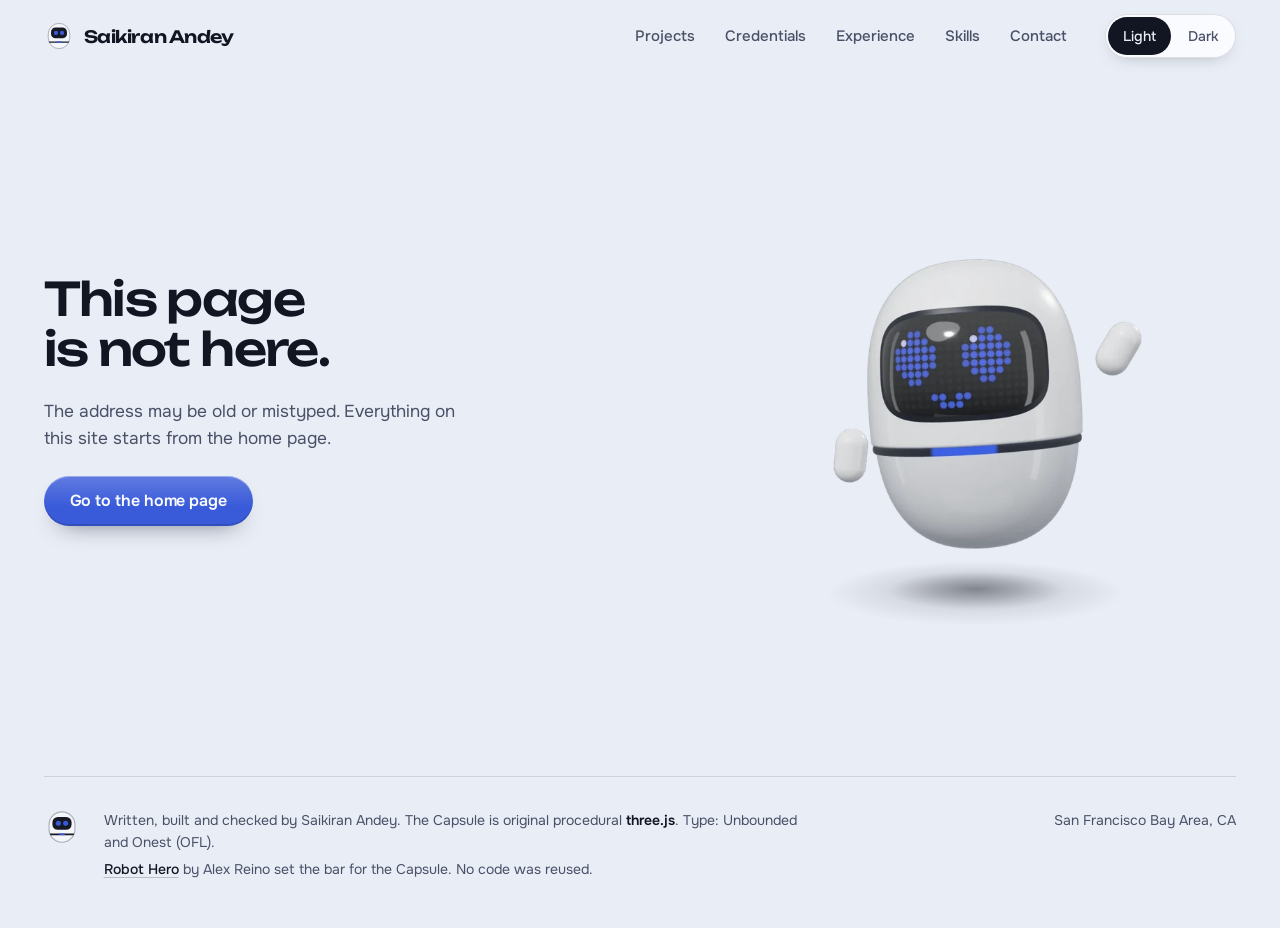
==== 404/index.html @ f36b1443 "Deploy portfolio 3ce8d32 (2026-10-02)" ====
<!DOCTYPE html><html lang="en" class="unbounded_cd369f44-module__5a_szG__variable onest_e03890ac-module__gvdy2q__variable doto_bbd94be1-module__pPRh4W__variable"><head><meta charSet="utf-8"/><meta name="viewport" content="width=device-width, initial-scale=1, viewport-fit=cover"/><link rel="stylesheet" href="/_next/static/chunks/30f2sexhwolg7.css" data-precedence="next"/><link rel="stylesheet" href="/_next/static/chunks/24o5rzvwj0q_m.css" data-precedence="next"/><link rel="preload" as="script" fetchPriority="low" href="/_next/static/chunks/310vm2bl3xxpt.js"/><script src="/_next/static/chunks/19mx3mg6lkumu.js" async=""></script><script src="/_next/static/chunks/1rj7ns8rte9vc.js" async=""></script><script src="/_next/static/chunks/3bb0qu0wuhwr1.js" async=""></script><script src="/_next/static/chunks/turbopack-2e-a58cdyjr05.js" async=""></script><script src="/_next/static/chunks/3fntmmi971322.js" async=""></script><script src="/_next/static/chunks/30dl73obvip67.js" async=""></script><meta name="robots" content="noindex"/><meta name="theme-color" content="#E8EDF6" media="(prefers-color-scheme: light)"/><meta name="theme-color" content="#0D1017" media="(prefers-color-scheme: dark)"/><meta name="color-scheme" content="light dark"/><title>Page not found | Saikiran Andey</title><meta name="description" content="I sit with client teams, build the AI agents and data tools they ask for, and check that the numbers hold."/><meta name="robots" content="noindex"/><meta property="og:title" content="Saikiran Andey"/><meta property="og:description" content="I sit with client teams, build the AI agents and data tools they ask for, and check that the numbers hold."/><meta property="og:url" content="https://saikiranandey.com/"/><meta property="og:type" content="website"/><meta name="twitter:card" content="summary"/><meta name="twitter:title" content="Saikiran Andey"/><meta name="twitter:description" content="I sit with client teams, build the AI agents and data tools they ask for, and check that the numbers hold."/><link rel="icon" href="/icon.svg?icon.30g9v0_mwdxfw.svg" sizes="any" type="image/svg+xml"/><meta name="next-size-adjust" content=""/><script>(function(){var d=document.documentElement;d.setAttribute('data-js','');try{var t=localStorage.getItem('theme');if(t==='light'||t==='dark'){d.setAttribute('data-theme',t)}}catch(e){}})();</script><script src="/_next/static/chunks/0cz1d0mv5g_q7.js" noModule=""></script></head><body><div hidden=""><!--$--><!--/$--></div><a class="skip" href="#main">Skip to content</a><header class="topbar"><div class="topbar__inner wrap"><a class="topbar__name" aria-label="Saikiran Andey, home page" href="/"><svg class="capsule-mark" width="30" height="30" viewBox="0 0 32 32" aria-hidden="true" focusable="false"><rect class="capsule-mark__shell" x="4.5" y="2.5" width="23" height="27" rx="11.5"></rect><rect class="capsule-mark__glass" x="7.5" y="7" width="17" height="11.5" rx="4.75"></rect><circle class="capsule-mark__eye" cx="12.75" cy="12.75" r="2.25"></circle><circle class="capsule-mark__eye" cx="19.25" cy="12.75" r="2.25"></circle><path class="capsule-mark__seam" d="M5.2 21.75H26.8L26.3 23.25H5.7Z"></path><rect class="capsule-mark__eye" x="13.5" y="21.75" width="5" height="1.5"></rect></svg><span>Saikiran Andey</span></a><nav class="topbar__nav" aria-label="Sections"><ul class="topbar__links" role="list"><li><a class="topbar__link" href="/#projects">Projects</a></li><li><a class="topbar__link" href="/#credentials">Credentials</a></li><li><a class="topbar__link" href="/#experience">Experience</a></li><li><a class="topbar__link" href="/#skills">Skills</a></li><li><a class="topbar__link" href="/#contact">Contact</a></li></ul></nav><div class="theme-switch needs-js topbar__theme" role="group" aria-label="Colour theme"><button type="button" class="theme-switch__btn" aria-pressed="false">Light</button><button type="button" class="theme-switch__btn" aria-pressed="false">Dark</button></div><details class="menu"><summary class="menu__button">Menu<span class="menu__icon" aria-hidden="true"><span></span><span></span></span></summary><div class="menu__panel shell"><div class="menu__core core"><nav aria-label="Sections"><ul class="menu__list" role="list"><li><a class="menu__link" href="/#projects">Projects</a></li><li><a class="menu__link" href="/#credentials">Credentials</a></li><li><a class="menu__link" href="/#experience">Experience</a></li><li><a class="menu__link" href="/#skills">Skills</a></li><li><a class="menu__link" href="/#contact">Contact</a></li></ul></nav><div class="theme-switch needs-js menu__theme" role="group" aria-label="Colour theme"><button type="button" class="theme-switch__btn" aria-pressed="false">Light</button><button type="button" class="theme-switch__btn" aria-pressed="false">Dark</button></div></div></div></details></div></header><main id="main" tabindex="-1"><div class="lost wrap"><div class="lost__text"><h1 class="lost__title">This page is not here.</h1><p class="lost__body">The address may be old or mistyped. Everything on this site starts from the home page.</p><div class="lost__actions"><a class="btn btn-primary" href="/">Go to the home page</a></div></div><figure class="lost__figure"><img class="lost__poster lost__poster--light" src="/bot/capsule-light-600.webp" srcSet="/bot/capsule-light-600.webp 600w, /bot/capsule-light-1200.webp 1200w" sizes="(max-width: 767px) 260px, 420px" width="600" height="640" alt="" loading="lazy" decoding="async"/><img class="lost__poster lost__poster--dark" src="/bot/capsule-dark-600.webp" srcSet="/bot/capsule-dark-600.webp 600w, /bot/capsule-dark-1200.webp 1200w" sizes="(max-width: 767px) 260px, 420px" width="600" height="640" alt="" loading="lazy" decoding="async"/></figure></div></main><footer class="footer" aria-label="Credits"><div class="wrap"><div class="footer__inner"><svg class="capsule-mark footer__mark" width="36" height="36" viewBox="0 0 32 32" aria-hidden="true" focusable="false"><rect class="capsule-mark__shell" x="4.5" y="2.5" width="23" height="27" rx="11.5"></rect><rect class="capsule-mark__glass" x="7.5" y="7" width="17" height="11.5" rx="4.75"></rect><circle class="capsule-mark__eye" cx="12.75" cy="12.75" r="2.25"></circle><circle class="capsule-mark__eye" cx="19.25" cy="12.75" r="2.25"></circle><path class="capsule-mark__seam" d="M5.2 21.75H26.8L26.3 23.25H5.7Z"></path><rect class="capsule-mark__eye" x="13.5" y="21.75" width="5" height="1.5"></rect></svg><div class="footer__text"><p class="footer__credits"><span>Written, built and checked by Saikiran Andey.</span><span> <!-- -->The Capsule is original procedural <code class="claim-module__yLOVoG__code" data-nc="identifier">three.js</code>. Type: Unbounded and Onest (OFL).</span></p><p class="footer__inspiration"><span><a href="https://21st.dev/@alexperezcedeno/components/robot-hero" rel="noopener">Robot Hero</a> <!-- -->by <!-- -->Alex Reino<!-- --> set the bar for <!-- -->the Capsule<!-- -->.</span> <!-- -->No code was reused.</p></div><p class="footer__place">San Francisco Bay Area, CA</p></div></div></footer><!--$--><!--/$--><script src="/_next/static/chunks/310vm2bl3xxpt.js" id="_R_" async=""></script><script>(self.__next_f=self.__next_f||[]).push([0])</script><script>self.__next_f.push([1,"1:\"$Sreact.fragment\"\n2:I[39756,[\"/_next/static/chunks/3fntmmi971322.js\"],\"default\"]\n3:I[37457,[\"/_next/static/chunks/3fntmmi971322.js\"],\"default\"]\n4:I[22016,[\"/_next/static/chunks/3fntmmi971322.js\",\"/_next/static/chunks/30dl73obvip67.js\"],\"\"]\n5:I[17875,[\"/_next/static/chunks/3fntmmi971322.js\",\"/_next/static/chunks/30dl73obvip67.js\"],\"default\"]\n6:I[55809,[\"/_next/static/chunks/3fntmmi971322.js\",\"/_next/static/chunks/30dl73obvip67.js\"],\"default\"]\n7:I[28907,[\"/_next/static/chunks/3fntmmi971322.js\",\"/_next/static/chunks/30dl73obvip67.js\"],\"default\"]\nf:I[68027,[\"/_next/static/chunks/3fntmmi971322.js\"],\"default\",1]\n:HL[\"/_next/static/chunks/30f2sexhwolg7.css\",\"style\"]\n:HL[\"/_next/static/chunks/24o5rzvwj0q_m.css\",\"style\"]\nd:X\n0:{\"P\":null,\"c\":[\"\",\"_not-found\",\"\"],\"q\":\"\",\"i\":false,\"f\":[[[\"\",{\"children\":[\"/_not-found\",{\"children\":[\"__PAGE__\",{},\"$undefined\",\"$undefined\",4608]},\"$undefined\",\"$undefined\",4608]},\"$undefined\",\"$undefined\",4624],[[\"$\",\"$1\",\"c\",{\"children\":[[[\"$\",\"link\",\"0\",{\"rel\":\"stylesheet\",\"href\":\"/_next/static/chunks/30f2sexhwolg7.css\",\"precedence\":\"next\",\"crossOrigin\":\"$undefined\",\"nonce\":\"$undefined\"}],[\"$\",\"script\",\"script-0\",{\"src\":\"/_next/static/chunks/3fntmmi971322.js\",\"async\":true,\"nonce\":\"$undefined\"}]],[\"$\",\"html\",null,{\"lang\":\"en\",\"className\":\"unbounded_cd369f44-module__5a_szG__variable onest_e03890ac-module__gvdy2q__variable doto_bbd94be1-module__pPRh4W__variable\",\"suppressHydrationWarning\":true,\"children\":[[\"$\",\"head\",null,{\"children\":[\"$\",\"script\",null,{\"dangerouslySetInnerHTML\":{\"__html\":\"(function(){var d=document.documentElement;d.setAttribute('data-js','');try{var t=localStorage.getItem('theme');if(t==='light'||t==='dark'){d.setAttribute('data-theme',t)}}catch(e){}})();\"}}]}],[\"$\",\"body\",null,{\"children\":[\"$\",\"$L2\",null,{\"parallelRouterKey\":\"children\",\"error\":\"$undefined\",\"errorStyles\":\"$undefined\",\"errorScripts\":\"$undefined\",\"template\":[\"$\",\"$L3\",null,{}],\"templateStyles\":\"$undefined\",\"templateScripts\":\"$undefined\",\"notFound\":[[[\"$\",\"a\",null,{\"className\":\"skip\",\"href\":\"#main\",\"children\":\"Skip to content\"}],[\"$\",\"header\",null,{\"className\":\"topbar\",\"children\":[\"$\",\"div\",null,{\"className\":\"topbar__inner wrap\",\"children\":[[\"$\",\"$L4\",null,{\"href\":\"/\",\"prefetch\":false,\"className\":\"topbar__name\",\"aria-label\":\"Saikiran Andey, home page\",\"children\":[[\"$\",\"svg\",null,{\"className\":\"capsule-mark\",\"width\":30,\"height\":30,\"viewBox\":\"0 0 32 32\",\"aria-hidden\":\"true\",\"focusable\":\"false\",\"children\":[[\"$\",\"rect\",null,{\"className\":\"capsule-mark__shell\",\"x\":\"4.5\",\"y\":\"2.5\",\"width\":\"23\",\"height\":\"27\",\"rx\":\"11.5\"}],[\"$\",\"rect\",null,{\"className\":\"capsule-mark__glass\",\"x\":\"7.5\",\"y\":\"7\",\"width\":\"17\",\"height\":\"11.5\",\"rx\":\"4.75\"}],[\"$\",\"circle\",null,{\"className\":\"capsule-mark__eye\",\"cx\":\"12.75\",\"cy\":\"12.75\",\"r\":\"2.25\"}],[\"$\",\"circle\",null,{\"className\":\"capsule-mark__eye\",\"cx\":\"19.25\",\"cy\":\"12.75\",\"r\":\"2.25\"}],[\"$\",\"path\",null,{\"className\":\"capsule-mark__seam\",\"d\":\"M5.2 21.75H26.8L26.3 23.25H5.7Z\"}],[\"$\",\"rect\",null,{\"className\":\"capsule-mark__eye\",\"x\":\"13.5\",\"y\":\"21.75\",\"width\":\"5\",\"height\":\"1.5\"}]]}],[\"$\",\"span\",null,{\"children\":\"Saikiran Andey\"}]]}],[\"$\",\"nav\",null,{\"className\":\"topbar__nav\",\"aria-label\":\"Sections\",\"children\":[\"$\",\"ul\",null,{\"className\":\"topbar__links\",\"role\":\"list\",\"children\":[[\"$\",\"li\",\"projects\",{\"children\":[\"$\",\"$L4\",null,{\"href\":\"/#projects\",\"prefetch\":false,\"className\":\"topbar__link\",\"children\":\"Projects\"}]}],[\"$\",\"li\",\"credentials\",{\"children\":[\"$\",\"$L4\",null,{\"href\":\"/#credentials\",\"prefetch\":false,\"className\":\"topbar__link\",\"children\":\"Credentials\"}]}],[\"$\",\"li\",\"experience\",{\"children\":[\"$\",\"$L4\",null,{\"href\":\"/#experience\",\"prefetch\":false,\"className\":\"topbar__link\",\"children\":\"Experience\"}]}],[\"$\",\"li\",\"skills\",{\"children\":[\"$\",\"$L4\",null,{\"href\":\"/#skills\",\"prefetch\":false,\"className\":\"topbar__link\",\"children\":\"Skills\"}]}],[\"$\",\"li\",\"contact\",{\"children\":[\"$\",\"$L4\",null,{\"href\":\"/#contact\",\"prefetch\":false,\"className\":\"topbar__link\",\"children\":\"Contact\"}]}]]}]}],[\"$\",\"$L5\",null,{\"className\":\"topbar__theme\"}],[\"$\",\"$L6\",null,{\"onHome\":false}]]}]}],[\"$\",\"main\",null,{\"id\":\"main\",\"tabIndex\":-1,\"children\":[\"$\",\"div\",null,{\"className\":\"lost wrap\",\"children\":[[\"$\",\"div\",null,{\"className\":\"lost__text\",\"children\":[[\"$\",\"h1\",null,{\"className\":\"lost__title\",\"children\":\"This page is not here.\"}],[\"$\",\"p\",null,{\"className\":\"lost__body\",\"children\":\"The address may be old or mistyped. Everything on this site starts from the home page.\"}],[\"$\",\"div\",null,{\"className\":\"lost__actions\",\"children\":[[\"$\",\"$L4\",null,{\"href\":\"/\",\"prefetch\":false,\"className\":\"btn btn-primary\",\"children\":\"Go to the home page\"}],[\"$\",\"$L7\",null,{\"places\":[{\"path\":\"/projects\",\"href\":\"/#projects\",\"label\":\"Projects\"},{\"path\":\"/credentials\",\"href\":\"/#credentials\",\"label\":\"Credentials\"},{\"path\":\"/experience\",\"href\":\"/#experience\",\"label\":\"Experience\"},{\"path\":\"/skills\",\"href\":\"/#skills\",\"label\":\"Skills\"},{\"path\":\"/contact\",\"href\":\"/#contact\",\"label\":\"Contact\"},{\"path\":\"/certifications\",\"href\":\"/#credentials\",\"label\":\"Credentials\"},{\"path\":\"/work/tableau-workbook-auditor\",\"href\":\"/work/tableau-workbook-auditor/\",\"label\":\"Tableau Workbook Auditor\"},{\"path\":\"/work/heor-studio\",\"href\":\"/work/heor-studio/\",\"label\":\"HEOR Studio\"},{\"path\":\"/work/eigen-rho\",\"href\":\"/work/eigen-rho/\",\"label\":\"Eigen-Rho\"},{\"path\":\"/work/clipshuttle\",\"href\":\"/work/clipshuttle/\",\"label\":\"ClipShuttle\"},{\"path\":\"/Saikiran_Andey_Resume\",\"href\":\"/Saikiran_Andey_Resume.pdf\",\"label\":\"Résumé\"},{\"path\":\"/resume\",\"href\":\"/Saikiran_Andey_Resume.pdf\",\"label\":\"Résumé\"}]}]]}]]}],[\"$\",\"figure\",null,{\"className\":\"lost__figure\",\"children\":[[\"$\",\"img\",null,{\"className\":\"lost__poster lost__poster--light\",\"src\":\"/bot/capsule-light-600.webp\",\"srcSet\":\"/bot/capsule-light-600.webp 600w, /bot/capsule-light-1200.webp 1200w\",\"sizes\":\"(max-width: 767px) 260px, 420px\",\"width\":600,\"height\":640,\"alt\":\"\",\"loading\":\"lazy\",\"decoding\":\"async\"}],\"$L8\"]}]]}]}],\"$L9\"],[\"$La\"]],\"forbidden\":\"$undefined\",\"unauthorized\":\"$undefined\"}]}]]}]]}],{\"children\":[\"$Lb\",{\"children\":[\"$Lc\",{},null,false,null]},null,false,\"$d\"]},null,false,null],\"$Le\",false]],\"m\":\"$undefined\",\"G\":[\"$f\",[\"$L10\"]],\"S\":true,\"h\":null,\"r\":\"$undefined\",\"s\":\"$undefined\",\"a\":\"$undefined\",\"l\":\"$undefined\",\"p\":\"$undefined\",\"d\":\"$undefined\",\"b\":\"L1n53EC1jAyp5GuL1vDpI\"}\n19:I[97367,[\"/_next/static/chunks/3fntmmi971322.js\"],\"ViewportBoundary\"]\n1b:I[97367,[\"/_next/static/chunks/3fntmmi971322.js\"],\"MetadataBoundary\"]\n1c:\"$Sreact.suspense\"\n8:[\"$\",\"img\",null,{\"className\":\"lost__poster lost__poster--dark\",\"src\":\"/bot/capsule-dark-600.webp\",\"srcSet\":\"/bot/capsule-dark-600.webp 600w, /bot/capsule-dark-1200.webp 1200w\",\"sizes\":\"(max-width: 767px) 260px, 420px\",\"width\":600,\"height\":640,\"alt\":\"\",\"loading\":\"lazy\",\"decoding\":\"async\"}]\n9:[\"$\",\"footer\",null,{\"className\":\"footer\",\"aria-label\":\"Credits\",\"children\":[\"$\",\"div\",null,{\"className\":\"wrap\",\"children\":[\"$\",\"div\",null,{\"className\":\"footer__inner\",\"children\":[[\"$\",\"svg\",null,{\"className\":\"capsule-mark footer__mark\",\"width\":36,\"height\":36,\"viewBox\":\"0 0 32 32\",\"aria-hidden\":\"true\",\"focusable\":\"false\",\"children\":[[\"$\",\"rect\",null,{\"className\":\"capsule-mark__shell\",\"x\":\"4.5\",\"y\":\"2.5\",\"width\":\"23\",\"height\":\"27\",\"rx\":\"11.5\"}],[\"$\",\"rect\",null,{\"className\":\"capsule-mark__glass\",\"x\":\"7.5\",\"y\":\"7\",\"width\":\"17\",\"height\":\"11.5\",\"rx\":\"4.75\"}],[\"$\",\"circle\",null,{\"className\":\"capsule-mark__eye\",\"cx\":\"12.75\",\"cy\":\"12.75\",\"r\":\"2.25\"}],[\"$\",\"circle\",null,{\"className\":\"capsule-mark__eye\",\"cx\":\"19.25\",\"cy\":\"12.75\",\"r\":\"2.25\"}],[\"$\",\"path\",null,{\"className\":\"capsule-mark__seam\",\"d\":\"M5.2 21.75H26.8L26.3 23.25H5.7Z\"}],[\"$\",\"rect\",null,{\"className\":\"capsule-mark__eye\",\"x\":\"13.5\",\"y\":\"21.75\",\"width\":\"5\",\"height\":\"1.5\"}]]}],[\"$\",\"div\",null,{\"className\":\"footer__text\",\"children\":[[\"$\",\"p\",null,{\"className\":\"footer__credits\",\"children\":[[\"$\",\"span\",\"0\",{\"children\":[null,[[\"$\",\"$1\",\"0\",{\"children\":\"Written, built and checked by Saikiran Andey.\"}]]]}],[\"$\",\"span\",\"1\",{\"children\":[\" \",[[\"$\",\"$1\",\"0\",{\"children\":\"The Capsule is original procedural \"}],[\"$\",\"code\",\"1\",{\"className\":\"claim-module__yLOVoG__code\",\"data-nc\":\"identifier\",\"children\":\"three.js\"}],[\"$\",\"$1\",\"2\",{\"children\":\". Type: Unbounded and Onest (OFL).\"}]]]}]]}],[\"$\",\"p\",null,{\"className\":\"footer__inspiration\",\"children\":[[[\"$\",\"span\",\"https://21st.dev/@alexperezcedeno/components/robot-hero\",{\"children\":[null,[\"$\",\"a\",null,{\"href\":\"https://21st.dev/@alexperezcedeno/components/robot-hero\",\"rel\":\"noopener\",\"children\":\"Robot Hero\"}],\" \",\"by \",\"Alex Reino\",\" set the bar for \",\"the Capsule\",\".\"]}]],\" \",\"No code was reused.\"]}]]}],[\"$\",\"p\",null,{\"className\":\"footer__place\",\"children\":\"San Francisco Bay Area, CA\"}]]}]}]}]\na:[\"$\",\"link\",\"0\",{\"rel\":\"stylesheet\",\"href\":\"/_next/static/chunks/24o5rzvwj0q_m.css\",\"precedence\":\"next\",\"crossOrigin\":\"$undefined\",\"nonce\":\"$undefined\"}]\nb:[\"$\",\"$1\",\"c\",{\"children\":[null,[\"$\",\"$L2\",null,{\"parallelRouterKey\":\"children\",\"error\":\"$undefined\",\"errorStyles\":\"$undefined\",\"errorScripts\":\"$undefined\",\"template\":[\"$\",\"$L3\",null,{}],\"templateStyles\":\"$undefined\",\"templateScripts\":\"$undefined\",\"notFound\":\"$undefined\",\"forbidden\":\"$undefined\",\"unauthorized\":\"$undefined\"}]]}]\nc:[\"$\",\"$1\",\"c\",{\"children\":[[[\"$\",\"a\",null,{\"className\":\"skip\",\"href\":\"#main\",\"children\":\"Skip to content\"}],[\"$\",\"header\",null,{\"className\":\"topbar\",\"children\":[\"$\",\"div\",null,{\"className\":\"topbar__inner wrap\",\"children\":[[\"$\",\"$L4\",null,{\"href\":\"/\",\"prefetch\":false,\"className\":\"topbar__name\",\"aria-label\":\"Saikiran Andey, home page\",\"children\":[[\"$\",\"svg\",null,{\"className\":\"capsule-mark\",\"width\":30,\"height\":30,\"viewBox\":\"0 0 32 32\",\"aria-hidden\":\"true\",\"focusable\":\"false\",\"children\":[[\"$\",\"rect\",null,{\"className\":\"capsule-mark__shell\",\"x\":\"4.5\",\"y\":\"2.5\",\"width\":\"23\",\"height\":\"27\",\"rx\":\"11.5\"}],[\"$\",\"rect\",null,{\"className\":\"capsule-mark__glass\",\"x\":\"7.5\",\"y\":\"7\",\"width\":\"17\",\"height\":\"11.5\",\"rx\":\"4.75\"}],[\"$\",\"circle\",null,{\"className\":\"capsule-mark__eye\",\"cx\":\"12.75\",\"cy\":\"12.75\",\"r\":\"2.25\"}],[\"$\",\"circle\",null,{\"className\":\"capsule-mark__eye\",\"cx\":\"19.25\",\"cy\":\"12.75\",\"r\":\"2.25\"}],[\"$\",\"path\",null,{\"className\":\"capsule-mark__seam\",\"d\":\"M5.2 21.75H26.8L26.3 23.25H5.7Z\"}],[\"$\",\"rect\",null,{\"className\":\"capsule-mark__eye\",\"x\":\"13.5\",\"y\":\"21.75\",\"width\":\"5\",\"height\":\"1.5\"}]]}],[\"$\",\"span\",null,{\"children\":\"Saikiran Andey\"}]]}],[\"$\",\"nav\",null,{\"className\":\"topbar__nav\",\"aria-label\":\"Sections\",\"children\":[\"$\",\"ul\",null,{\"className\":\"topbar__links\",\"role\":\"list\",\"children\":[[\"$\",\"li\",\"projects\",{\"children\":[\"$\",\"$L4\",null,{\"href\":\"/#projects\",\"prefetch\":false,\"className\":\"topbar__link\",\"children\":\"Projects\"}]}],[\"$\",\"li\",\"credentials\",{\"children\":[\"$\",\"$L4\",null,{\"href\":\"/#credentials\",\"prefetch\":false,\"className\":\"topbar__link\",\"children\":\"Credentials\"}]}],[\"$\",\"li\",\"experience\",{\"children\":[\"$\",\"$L4\",null,{\"href\":\"/#experience\",\"prefetch\":false,\"className\":\"topbar__link\",\"children\":\"Experience\"}]}],[\"$\",\"li\",\"skills\",{\"children\":[\"$\",\"$L4\",null,{\"href\":\"/#skills\",\"prefetch\":false,\"className\":\"topbar__link\",\"children\":\"Skills\"}]}],[\"$\",\"li\",\"contact\",{\"children\":[\"$\",\"$L4\",null,{\"href\":\"/#contact\",\"prefetch\":false,\"className\":\"topbar__link\",\"children\":\"Contact\"}]}]]}]}],[\"$\",\"$L5\",null,{\"className\":\"topbar__theme\"}],[\"$\",\"$L6\",null,{\"onHome\":false}]]}]}],[\"$\",\"main\",null,{\"id\":\"main\",\"tabIndex\":-1,\"children\":[\"$\",\"div\",null,{\"className\":\"lost wrap\",\"children\":[[\"$\",\"div\",null,{\"className\":\"lost__text\",\"children\":[[\"$\",\"h1\",null,{\"className\":\"lost__title\",\"children\":\"This page is not here.\"}],[\"$\",\"p\",null,{\"className\":\"lost__body\",\"children\":\"The address may be old or mistyped. Everything on this site starts from the home page.\"}],[\"$\",\"div\",null,{\"className\":\"lost__actions\",\"children\":[[\"$\",\"$L4\",null,{\"href\":\"/\",\"prefetch\":false,\"className\":\"btn btn-primary\",\"children\":\"Go to the home page\"}],[\"$\",\"$L7\",null,{\"places\":[{\"path\":\"/projects\",\"href\":\"/#projects\",\"label\":\"Projects\"},{\"path\":\"/credentials\",\"href\":\"/#credentials\",\"label\":\"Credentials\"},{\"path\":\"/experience\",\"href\":\"/#experience\",\"label\":\"Experience\"},{\"path\":\"/skills\",\"href\":\"/#skills\",\"label\":\"Skills\"},{\"path\":\"/contact\",\"href\":\"/#contact\",\"label\":\"Contact\"},{\"path\":\"/certifications\",\"href\":\"/#credentials\",\"label\":\"Credentials\"},{\"path\":\"/work/tableau-workbook-auditor\",\"href\":\"/work/tableau-workbook-auditor/\",\"label\":\"Tableau Workbook Auditor\"},{\"path\":\"/work/heor-studio\",\"href\":\"/work/heor-studio/\",\"label\":\"HEOR Studio\"},{\"path\":\"/work/eigen-rho\",\"href\":\"/work/eigen-rho/\",\"label\":\"Eigen-Rho\"},{\"path\":\"/work/clipshuttle\",\"href\":\"/work/clipshuttle/\",\"label\":\"ClipShuttle\"},{\"path\":\"/Saikiran_Andey_Resume\",\"href\":\"/Saikiran_Andey_Resume.pdf\",\"label\":\"Résumé\"},{\"path\":\"/resume\",\"href\":\"/Saikiran_Andey_Resume.pdf\",\"label\":\"Résumé\"}]}]]}]]}],[\"$\",\"figure\",null,{\"className\":\"lost__figure\",\"children\":[[\"$\",\"img\",null,{\"className\":\"lost__poster lost__poster--light\",\"src\":\"/bot/capsule-light-600.webp\",\"srcSet\":\"/bot/capsule-light-600.webp 600w, /bot/capsule-light-1200.webp 1200w\",\"sizes\":\"(max-width: 767px) 260px, 420px\",\"width\":600,\"height\":640,\"alt\":\"\",\"loading\":\"lazy\",\"decoding\":\"async\"}],[\"$\",\"img\",null,{\"className\":\"lost__poster lost__poster--dark\",\"src\":\"/bot/capsule-dark-600.webp\",\"srcSet\":\"/bot/capsule-dark-600.webp 600w, /bot/capsule-dark-1200.webp 1200w\",\"sizes\":\"(max-width: 767px) 260px, 420px\",\"width\":600,\"height\":640,\"alt\":\"\",\"loading\":\"lazy\",\"decoding\":\"async\"}]]}]]}]}],[\"$\",\"footer\",null,{\"className\":\"footer\",\"aria-label\":\"Credits\",\"children\":[\"$\",\"div\",null,{\"className\":\"wrap\",\"children\":[\"$\",\"div\",null,{\"className\":\"footer__inner\",\"children\":[[\"$\",\"svg\",null,{\"className\":\"capsule-mark footer__mark\",\"width\":36,\"height\":36,\"viewBox\":\"0 0 32 32\",\"aria-hidden\":\"true\",\"focusable\":\"false\",\"children\":[[\"$\",\"rect\",null,{\"className\":\"capsule-mark__shell\",\"x\":\"4.5\",\"y\":\"2.5\",\"width\":\"23\",\"height\":\"27\",\"rx\":\"11.5\"}],[\"$\",\"rect\",null,{\"className\":\"capsule-mark__glass\",\"x\":\"7.5\",\"y\":\"7\",\"width\":\"17\",\"height\":\"11.5\",\"rx\":\"4.75\"}],[\"$\",\"circle\",null,{\"className\":\"capsule-mark__eye\",\"cx\":\"12.75\",\"cy\":\"12.75\",\"r\":\"2.25\"}],\"$L11\",\"$L12\",\"$L13\"]}],\"$L14\",\"$L15\"]}]}]}]],[\"$L16\",\"$L17\"],\"$L18\"]}]\ne:[\"$\",\"$1\",\"h\",{\"children\":[[\"$\",\"meta\",null,{\"name\":\"robots\",\"content\":\"noindex\"}],[\"$\",\"$L19\",null,{\"children\":\"$L1a\"}],[\"$\",\"div\",null,{\"hidden\":true,\"children\":[\"$\",\"$L1b\",null,{\"children\":[\"$\",\"$1c\",null,{\"name\":\"Next.Metadata\",\"children\":\"$L1d\"}]}]}],[\"$\",\"meta\",null,{\"name\":\"next-size-adjust\",\"content\":\"\"}]]}]\n10:[\"$\",\"link\",\"0\",{\"rel\":\"stylesheet\",\"href\":\"/_next/static/chunks/30f2sexhwolg7.css\",\"precedence\":\"next\",\"crossOrigin\":\"$undefined\",\"nonce\":\"$undefined\"}]\n1e:I[97367,[\"/_next/static/chunks/3fntmmi971322.js\"],\"OutletBoundary\"]\nd:C\n11:[\"$\",\"circle\",null,{\"className\":\"capsule-mark__eye\",\"cx\":\"19.25\",\"cy\":\"12.75\",\"r\":\"2.25\"}]\n12:[\"$\",\"path\",null,{\"className\":\"capsule-mark__seam\",\"d\":\"M5.2 21.75H26.8L26.3 23.25H5.7Z\"}]\n13:[\"$\",\"rect\",null,{\"className\":\"capsule-mark__eye\",\"x\":\"13.5\",\"y\":\"21.75\",\"width\":\"5\",\"height\":\"1.5\"}]\n14:[\"$\",\"div\",null,{\"className\":\"footer__text\",\"children\":[[\"$\",\"p\",null,{\"className\":\"footer__credits\",\"children\":[[\"$\",\"span\",\"0\",{\"children\":[null,[[\"$\",\"$1\",\"0\",{\"children\":\"Written, built and checked by Saikiran Andey.\"}]]]}],[\"$\",\"span\",\"1\",{\"children\":[\" \",[[\"$\",\"$1\",\"0\",{\"children\":\"The Capsule is original procedural \"}],[\"$\",\"code\",\"1\",{\"className\":\"claim-module__yLOVoG__code\",\"data-nc\":\"identifier\",\"children\":\"three.js\"}],[\"$\",\"$1\",\"2\",{\"children\":\". Type: Unbounded and Onest (OFL).\"}]]]}]]}],[\"$\",\"p\",null,{\"className\":\"footer__inspiration\",\"children\":[[[\"$\",\"span\",\"https://21st.dev/@alexperezcedeno/components/robot-hero\",{\"children\":[null,[\"$\",\"a\",null,{\"href\":\"https://21st.dev/@alexperezcedeno/components/robot-hero\",\"rel\":\"noopener\",\"children\":\"Robot Hero\"}],\" \",\"by \",\"Alex Reino\",\" set the bar for \",\"the Capsule\",\".\"]}]],\" \",\"No code was reused.\"]}]]}]\n15:[\"$\",\"p\",null,{\"className\":\"footer__place\",\"children\":\"San Francisco Bay Area, CA\"}]\n16:[\"$\",\"link\",\"0\",{\"rel\":\"stylesheet\",\"href\":\"/_next/static/chunks/24o5rzvwj0q_m.css\",\"precedence\":\"next\",\"crossOrigin\":\"$undefined\",\"nonce\":\"$undefined\"}]\n17:[\"$\",\"script\",\"script-0\",{\"src\":\"/_next/static/chunks/30dl73obvip67.js\",\"async\":true,\"nonce\":\"$undefined\"}]\n18:[\"$\",\"$L1e\",null,{\"children\":[\"$\",\"$1c\",null,{\"name\":\"Next.MetadataOutlet\",\"children\":\"$@1f\"}]}]\n1a:[[\"$\",\"meta\",\"0\",{\"charSet\":\"utf-8\"}],[\"$\",\"meta\",\"1\",{\"name\":\"viewport\",\"content\":\"width=device-width, initial-scale=1, viewport-fit=cover\"}],[\"$\",\"meta\",\"2\",{\"name\":\"theme-color\",\"content\":\"#E8EDF6\",\"media\":\"(prefers-color-scheme: light)\"}],[\"$\",\"meta\",\"3\",{\"name\":\"theme-color\",\"content\":\"#0D1017\",\"media\":\"(prefers-color-scheme: dark)\"}],[\"$\",\"meta\",\"4\",{\"name\":\"color-scheme\",\"content\":\"light dark\"}]]\n20:I[27201,[\"/_next/static/chunks/3fntmmi971322.js\"],\"IconMark\"]\n1d:[[\"$\",\"title\",\"0\",{\"children\":\"Page not found | Saikiran Andey\"}],[\"$\",\"meta\",\"1\",{\"name\":\"description\",\"content\":\"I sit with client teams, build the AI agents and data tools they ask for, and check that the numbers hold.\"}],[\"$\",\"meta\",\"2\",{\"name\":\"robots\",\"content\":\"noindex\"}],[\"$\",\"meta\",\"3\",{\"property\":\"og:title\",\"content\":\"Saikiran Andey\"}],[\"$\",\"meta\",\"4\",{\"property\":\"og:description\",\"content\":\"I sit with client teams, build the AI agents and data tools they ask for, and check that the numbers hold.\"}],[\"$\",\"meta\",\"5\",{\"property\":\"og:url\",\"content\":\"https://saikiranandey.com/\"}],[\"$\",\"meta\",\"6\",{\"property\":\"og:type\",\"content\":\"website\"}],[\"$\",\"meta\",\"7\",{\"name\":\"twitter:card\",\"content\":\"summary\"}],[\"$\",\"meta\",\"8\",{\"name\":\"twitter:title\",\"content\":\"Saikiran Andey\"}],[\"$\",\"meta\",\"9\",{\"name\":\"twitter:description\",\"content\":\"I sit with client teams, build the AI agents and data tools they ask for, and check that the numbers hold.\"}],[\"$\",\"link\",\"10\",{\"rel\":\"icon\",\"href\":\"/icon.svg?icon.30g9v0_mwdxfw.svg\",\"sizes\":\"any\",\"type\":\"image/svg+xml\"}],[\"$\",\"$L20\",\"11\",{}]]\n1f:null\n"])</script></body></html>
---- _next/static/chunks/30f2sexhwolg7.css ----
@font-face{font-family:unbounded;src:url(../media/unbounded_latin_wght_normal-s.p.1tz5lbfnvawi1.woff2)format("woff2");font-display:swap;font-weight:200 900;font-style:normal}@font-face{font-family:unbounded Fallback;src:local(Arial);ascent-override:73.13%;descent-override:18.01%;line-gap-override:0.0%;size-adjust:136.07%}.unbounded_cd369f44-module__5a_szG__className{font-family:unbounded,unbounded Fallback;font-style:normal}.unbounded_cd369f44-module__5a_szG__variable{--font-unbounded:"unbounded", "unbounded Fallback"}
@font-face{font-family:onest;src:url(../media/onest_latin_wght_normal-s.p.0zctgtcp9xj58.woff2)format("woff2");font-display:swap;font-weight:100 900;font-style:normal}@font-face{font-family:onest Fallback;src:local(Arial);ascent-override:91.42%;descent-override:28.75%;line-gap-override:0.0%;size-adjust:106.1%}.onest_e03890ac-module__gvdy2q__className{font-family:onest,onest Fallback;font-style:normal}.onest_e03890ac-module__gvdy2q__variable{--font-onest:"onest", "onest Fallback"}
@font-face{font-family:doto;src:url(../media/doto_latin_wght_normal-s.2bodkayfxgybn.woff2)format("woff2");font-display:swap;font-weight:100 900;font-style:normal}@font-face{font-family:doto Fallback;src:local(Arial);ascent-override:72.25%;descent-override:19.01%;line-gap-override:0.0%;size-adjust:131.49%}.doto_bbd94be1-module__pPRh4W__className{font-family:doto,doto Fallback;font-style:normal}.doto_bbd94be1-module__pPRh4W__variable{--font-doto:"doto", "doto Fallback"}
:root{--bg:#e8edf6;--surface:#f9fbfe;--ink:#121522;--ink-2:#4a5167;--line:#1215221f;--line-strong:#12152238;--accent:#3a5bd9;--on-accent:#f9fbfe;--accent-ink:#3a5bd9;--bot-accent:#3a5bd9;--tint:#1215220a;--tint-strong:#12152212;--scrim:#0d101752;--shadow-ink:18, 21, 34;--gloss:#ffffff8c;--gloss-accent:#fff3;--gloss-clear:#fff0;--gloss-edge:#ffffff5c;--shade-edge:#00000024;--glass:#e8edf6c7;--mark-shell:#f4f6fa;--mark-edge:#1215224d;--mark-glass:#161a24;--lightningcss-light:initial;--lightningcss-dark: ;color-scheme:light;--font-display:var(--font-unbounded), ui-sans-serif, system-ui, -apple-system, "Segoe UI", sans-serif;--font-text:var(--font-onest), ui-sans-serif, system-ui, -apple-system, "Segoe UI", sans-serif;--font-dot:var(--font-doto), ui-monospace, monospace;--r-pill:999px;--r-card:24px;--bezel:6px;--r-core:18px;--page-max:1360px;--gutter:clamp(16px, 3.4vw, 48px);--measure:65ch;--topbar-h:72px;--section-gap:96px;--space-1:4px;--space-2:8px;--space-3:12px;--space-4:16px;--space-5:24px;--space-6:32px;--space-7:48px;--space-8:64px;--tap:44px;--ease-out:cubic-bezier(.16, 1, .3, 1);--ease-spring:cubic-bezier(.32, .72, 0, 1);--dur-fast:.2s;--dur-base:.35s;--dur-slow:.5s;--z-raised:1;--z-menu:20;--z-skip:30}@media (max-width:767px){:root{--section-gap:56px;--topbar-h:64px}}@media (prefers-color-scheme:dark){:root:not([data-theme=light]){--bg:#0d1017;--surface:#171b26;--ink:#eef1f8;--ink-2:#b0b7c7;--line:#eef1f821;--line-strong:#eef1f83d;--accent:#4a68de;--on-accent:#f9fbfe;--accent-ink:#84a3ea;--bot-accent:#4a68de;--tint:#eef1f80a;--tint-strong:#eef1f814;--scrim:#00000080;--shadow-ink:0, 0, 0;--gloss:#ffffff24;--gloss-accent:#ffffff29;--gloss-clear:#fff0;--gloss-edge:#ffffff3d;--shade-edge:#0003;--glass:#0d1017c7;--mark-shell:#d9dee7;--mark-edge:#eef1f800;--mark-glass:#0b0d13;--lightningcss-light: ;--lightningcss-dark:initial;color-scheme:dark}}:root[data-theme=dark]{--bg:#0d1017;--surface:#171b26;--ink:#eef1f8;--ink-2:#b0b7c7;--line:#eef1f821;--line-strong:#eef1f83d;--accent:#4a68de;--on-accent:#f9fbfe;--accent-ink:#84a3ea;--bot-accent:#4a68de;--tint:#eef1f80a;--tint-strong:#eef1f814;--scrim:#00000080;--shadow-ink:0, 0, 0;--gloss:#ffffff24;--gloss-accent:#ffffff29;--gloss-clear:#fff0;--gloss-edge:#ffffff3d;--shade-edge:#0003;--glass:#0d1017c7;--mark-shell:#d9dee7;--mark-edge:#eef1f800;--mark-glass:#0b0d13;--lightningcss-light: ;--lightningcss-dark:initial;color-scheme:dark}*,:before,:after{box-sizing:border-box}html{-moz-text-size-adjust:100%;text-size-adjust:100%;scroll-padding-top:var(--space-4)}body,h1,h2,h3,h4,p,figure,blockquote,dl,dd,ul,ol{margin:0}ul[role=list],ol[role=list]{padding:0;list-style:none}img,svg,video,canvas,picture{max-width:100%;display:block}img{height:auto}button,input,select,textarea{font:inherit;color:inherit}button{cursor:pointer}body{background:var(--bg);min-height:100dvh;color:var(--ink);font-family:var(--font-text);font-optical-sizing:auto;-webkit-font-smoothing:antialiased;-moz-osx-font-smoothing:grayscale;text-rendering:optimizelegibility;font-size:16px;line-height:1.55;overflow-x:clip}h1,h2,h3,h4{font-family:var(--font-display);letter-spacing:-.02em;text-wrap:balance;font-weight:500}p{text-wrap:pretty}a{color:inherit;-webkit-text-decoration-color:var(--line-strong);-webkit-text-decoration-color:var(--line-strong);-webkit-text-decoration-color:var(--line-strong);text-decoration-color:var(--line-strong);text-underline-offset:3px;text-decoration-thickness:1px}a:hover{text-decoration-color:currentColor}::selection{background:var(--accent);color:var(--on-accent)}.wrap{width:100%;max-width:var(--page-max);padding-inline:var(--gutter);margin-inline:auto}.section{padding-block-start:var(--section-gap)}.section-title{letter-spacing:-.03em;font-size:clamp(28px,2.9vw,40px);line-height:1.1}.btn{justify-content:center;align-items:center;gap:var(--space-2);border-radius:var(--r-pill);min-height:50px;font-family:var(--font-text);letter-spacing:-.005em;white-space:nowrap;-webkit-tap-highlight-color:transparent;transition:transform var(--dur-base) var(--ease-spring), box-shadow var(--dur-base) var(--ease-spring);border:0;padding:0 26px;font-size:16px;font-weight:600;line-height:1.2;text-decoration:none;display:inline-flex}.btn-primary{background-color:var(--accent);background-image:linear-gradient(180deg, var(--gloss-accent), var(--gloss-clear) 60%);color:var(--on-accent);box-shadow:inset 0 1px 0 var(--gloss-edge), inset 0 -2px 0 var(--shade-edge), 0 12px 24px -16px rgba(var(--shadow-ink), .7)}.btn-secondary{background-color:var(--surface);background-image:linear-gradient(180deg, var(--gloss), var(--gloss-clear) 60%);color:var(--ink);box-shadow:inset 0 0 0 1px var(--line), 0 12px 24px -18px rgba(var(--shadow-ink), .55)}.btn:hover{transform:translateY(-2px)}.btn:active{transform:translateY(1px)scale(.98)}.shell{padding:var(--bezel);border-radius:var(--r-card);background:var(--tint);box-shadow:inset 0 0 0 1px var(--line), 0 30px 60px -40px rgba(var(--shadow-ink), .45)}.core{border-radius:var(--r-core);background:var(--surface);box-shadow:inset 0 1px 0 var(--gloss)}:focus-visible{outline:2px solid var(--accent-ink);outline-offset:3px}#main:focus{outline:none}.sr-only{clip:rect(0, 0, 0, 0);white-space:nowrap;border:0;width:1px;height:1px;margin:-1px;padding:0;position:absolute;overflow:hidden}.skip{left:var(--space-4);top:calc(var(--space-8) * -2);z-index:var(--z-skip);min-height:var(--tap);padding:0 var(--space-4);border-radius:var(--r-pill);background:var(--surface);color:var(--ink);box-shadow:inset 0 0 0 1px var(--line), 0 10px 24px -14px rgba(var(--shadow-ink), .6);align-items:center;font-weight:600;text-decoration:none;display:inline-flex;position:absolute}.skip:focus{top:var(--space-3)}html:not([data-js]) .needs-js{display:none}@media (prefers-reduced-motion:no-preference){html{scroll-behavior:smooth}}@media (prefers-reduced-motion:reduce){*,:before,:after{scroll-behavior:auto!important;transition-duration:.001ms!important;transition-delay:0s!important;animation-duration:.001ms!important;animation-iteration-count:1!important;animation-delay:0s!important}.btn:hover,.btn:active{transform:none}}
---- _next/static/chunks/24o5rzvwj0q_m.css ----
.capsule-mark{flex:none;overflow:visible}.capsule-mark__shell{fill:var(--mark-shell);stroke:var(--mark-edge);stroke-width:1px}.capsule-mark__glass,.capsule-mark__seam{fill:var(--mark-glass)}.capsule-mark__eye{fill:var(--bot-accent)}.topbar{z-index:var(--z-menu);position:relative}.topbar__inner{align-items:center;gap:var(--space-5);min-height:var(--topbar-h);display:flex}.topbar__name{min-height:var(--tap);border-radius:var(--r-pill);font-family:var(--font-display);letter-spacing:-.025em;white-space:nowrap;align-items:center;gap:10px;margin-inline:-6px auto;padding-inline:6px 12px;font-size:17px;font-weight:600;line-height:1;text-decoration:none;display:inline-flex}.topbar__nav,.theme-switch.topbar__theme{display:none}.topbar__links{align-items:center;gap:2px;display:flex}.topbar__link{min-height:var(--tap);border-radius:var(--r-pill);color:var(--ink-2);white-space:nowrap;transition:color var(--dur-fast) var(--ease-out), background-color var(--dur-fast) var(--ease-out);align-items:center;padding:0 14px;font-size:15px;font-weight:500;line-height:1;text-decoration:none;display:inline-flex}.topbar__link:hover{color:var(--ink);background-color:var(--tint-strong)}@media (min-width:1024px){.topbar__nav{display:block}html[data-js] .theme-switch.topbar__theme{display:inline-flex}.menu{display:none}}.theme-switch{border-radius:var(--r-pill);background:var(--surface);box-shadow:inset 0 0 0 1px var(--line), 0 6px 18px -12px rgba(var(--shadow-ink), .5);gap:2px;padding:3px;display:inline-flex}.theme-switch__btn{border-radius:var(--r-pill);min-height:38px;color:var(--ink-2);-webkit-tap-highlight-color:transparent;transition:background-color var(--dur-fast) var(--ease-out), color var(--dur-fast) var(--ease-out);background:0 0;border:0;padding:0 15px;font-size:14px;font-weight:500;line-height:1;position:relative}.theme-switch__btn:before{content:"";position:absolute;inset:-3px 0}@media (any-pointer:coarse){.theme-switch__btn{min-height:var(--tap);padding-inline:17px}}.theme-switch__btn:hover{color:var(--ink)}.theme-switch__btn[aria-pressed=true]{background:var(--ink);color:var(--bg)}.menu{position:relative}.menu__button{min-height:var(--tap);border-radius:var(--r-pill);cursor:pointer;background-color:var(--surface);background-image:linear-gradient(180deg, var(--gloss), var(--gloss-clear) 60%);box-shadow:inset 0 0 0 1px var(--line), 0 10px 20px -16px rgba(var(--shadow-ink), .6);-webkit-tap-highlight-color:transparent;-webkit-user-select:none;user-select:none;align-items:center;gap:12px;padding:0 16px 0 20px;font-size:15px;font-weight:600;line-height:1;list-style:none;display:inline-flex}.menu__button::-webkit-details-marker{content:"";display:none}.menu__button::marker{content:"";display:none}.menu__icon{width:14px;height:10px;position:relative}.menu__icon span{border-radius:var(--r-pill);height:1.75px;transition:transform var(--dur-base) var(--ease-spring);background:currentColor;position:absolute;left:0;right:0}.menu__icon span:first-child{top:1.5px}.menu__icon span:last-child{bottom:1.5px}.menu[open] .menu__icon span:first-child{transform:translateY(2.75px)rotate(45deg)}.menu[open] .menu__icon span:last-child{transform:translateY(-2.75px)rotate(-45deg)}.menu__panel{width:min(320px, calc(100vw - 2 * var(--gutter)));background:var(--glass);-webkit-backdrop-filter:blur(16px);backdrop-filter:blur(16px);box-shadow:inset 0 0 0 1px var(--line), 0 30px 60px -30px rgba(var(--shadow-ink), .55);position:absolute;top:calc(100% + 10px);right:0}.menu[open] .menu__panel{animation:menu-in var(--dur-base) var(--ease-out) both;transform-origin:100% 0}@keyframes menu-in{0%{opacity:0;transform:translateY(-6px)scale(.98)}to{opacity:1;transform:none}}.menu__core{gap:var(--space-2);padding:var(--space-2);display:grid}.menu__list{gap:2px;display:grid}.menu__link{min-height:48px;padding:0 var(--space-4);border-radius:var(--r-pill);transition:background-color var(--dur-fast) var(--ease-out);align-items:center;font-size:17px;font-weight:500;text-decoration:none;display:flex}.menu__link:hover{background-color:var(--tint-strong)}.menu__theme{margin:var(--space-1) var(--space-2) var(--space-2);justify-self:start}.footer{margin-top:var(--section-gap)}.footer__inner{align-items:start;gap:var(--space-4) var(--space-5);padding-block:var(--space-6) var(--space-7);border-top:1px solid var(--line);color:var(--ink-2);grid-template-columns:auto minmax(0,1fr) auto;font-size:14px;line-height:1.6;display:grid}.footer__text{gap:var(--space-1);max-width:78ch;display:grid}.footer__credits code{font-family:var(--font-text);color:var(--ink);font-size:1em;font-weight:600}.footer__inspiration a{color:var(--ink);font-weight:500}.footer__place{white-space:nowrap}@media (max-width:767px){.footer__inner{grid-template-columns:auto minmax(0,1fr)}.footer__place{white-space:normal;grid-column:2}}.lost{align-items:center;gap:var(--space-7);min-height:calc(100dvh - var(--topbar-h) - 220px);padding-block:var(--space-7) 0;grid-template-columns:minmax(0,1.1fr) minmax(0,.9fr);display:grid}.lost__text{justify-items:start;gap:var(--space-5);max-width:34rem;display:grid}.lost__actions{gap:var(--space-3);flex-wrap:wrap;display:flex}.lost__title{letter-spacing:-.035em;font-size:clamp(32px,3.6vw,52px);line-height:1.08}.lost__body{color:var(--ink-2);max-width:40ch;font-size:clamp(17px,1.35vw,19px);line-height:1.55}.lost__figure{justify-self:center;width:min(100%,420px)}.lost__poster{aspect-ratio:1200/1280;width:100%}.lost__poster--dark{display:none}@media (prefers-color-scheme:dark){:root:not([data-theme=light]) .lost__poster--light{display:none}:root:not([data-theme=light]) .lost__poster--dark{display:block}}:root[data-theme=dark] .lost__poster--light{display:none}:root[data-theme=dark] .lost__poster--dark{display:block}@media (max-width:767px){.lost{gap:var(--space-5);min-height:0;padding-block:var(--space-4) 0;grid-template-columns:minmax(0,1fr)}.lost__figure{order:-1;width:min(64%,260px)}}
.claim-module__yLOVoG__claim{font:inherit}.claim-module__yLOVoG__glyph{font-family:var(--font-text);color:var(--glyph-muted,var(--ink-2));white-space:nowrap;align-items:baseline;gap:.3em;font-size:.78em;font-weight:500;line-height:1;display:inline-flex}.claim-module__yLOVoG__glyphIcon{width:.95em;height:.95em;color:var(--glyph-muted,var(--ink-2));flex:none;align-self:center}.claim-module__yLOVoG__glyph[data-tier=live] .claim-module__yLOVoG__glyphIcon,.claim-module__yLOVoG__glyph[data-tier=build] .claim-module__yLOVoG__glyphIcon{color:var(--glyph-verified,var(--accent-ink))}.claim-module__yLOVoG__explain{border-radius:var(--r-pill);color:inherit;cursor:pointer;vertical-align:baseline;background:0 0;border:0;align-items:baseline;margin-inline-start:.35em;padding:.1em .4em;display:inline-flex;position:relative}.claim-module__yLOVoG__explain:after{content:"";width:max(100%,44px);height:max(100%,44px);position:absolute;inset:50% auto auto 50%;transform:translate(-50%,-50%)}@media (any-pointer:coarse){.claim-module__yLOVoG__explain{vertical-align:middle;justify-content:center;align-items:center;min-width:44px;min-height:44px;margin-block:-14px;padding-inline:6px}}.claim-module__yLOVoG__explain:focus-visible{outline:2px solid var(--accent-ink);outline-offset:2px}.claim-module__yLOVoG__explain:hover .claim-module__yLOVoG__glyph{color:var(--ink)}.claim-module__yLOVoG__popover{border:var(--bezel) solid var(--tint-strong);border-radius:var(--r-card);background:var(--surface) padding-box;max-width:min(36ch,100vw - 32px);color:var(--ink);box-shadow:0 30px 60px -30px rgba(var(--shadow-ink), .55);font-family:var(--font-text);margin:auto;padding:14px 16px;font-size:15px;line-height:1.5}.claim-module__yLOVoG__popover::backdrop{background:0 0}.claim-module__yLOVoG__popRow{display:block}.claim-module__yLOVoG__popRow+.claim-module__yLOVoG__popRow{margin-top:6px}.claim-module__yLOVoG__popLabel{color:var(--ink-2);font-size:13px;font-weight:600;display:block}.claim-module__yLOVoG__popover a{color:var(--ink)}@media (any-pointer:coarse){.claim-module__yLOVoG__popover a{min-height:var(--tap);align-items:center;display:inline-flex}}.claim-module__yLOVoG__popover .claim-module__yLOVoG__glyph{white-space:normal;align-items:flex-start;line-height:1.35}.claim-module__yLOVoG__popover .claim-module__yLOVoG__glyphIcon{align-self:flex-start;margin-top:.15em}.claim-module__yLOVoG__code{font-family:var(--font-text);font-weight:600}.claim-module__yLOVoG__ledger{gap:24px;display:grid}.claim-module__yLOVoG__ledgerGroup :is(h3,h4){font-family:var(--font-display);margin:0 0 8px;font-size:1.125rem;font-weight:500}.claim-module__yLOVoG__ledgerList{gap:8px;margin:0;padding:0;list-style:none;display:grid}.claim-module__yLOVoG__ledgerItem{gap:2px;font-size:15px;display:grid}.claim-module__yLOVoG__ledgerMeta{color:var(--ink-2);font-size:13px}.claim-module__yLOVoG__ledgerMeta a{color:inherit}
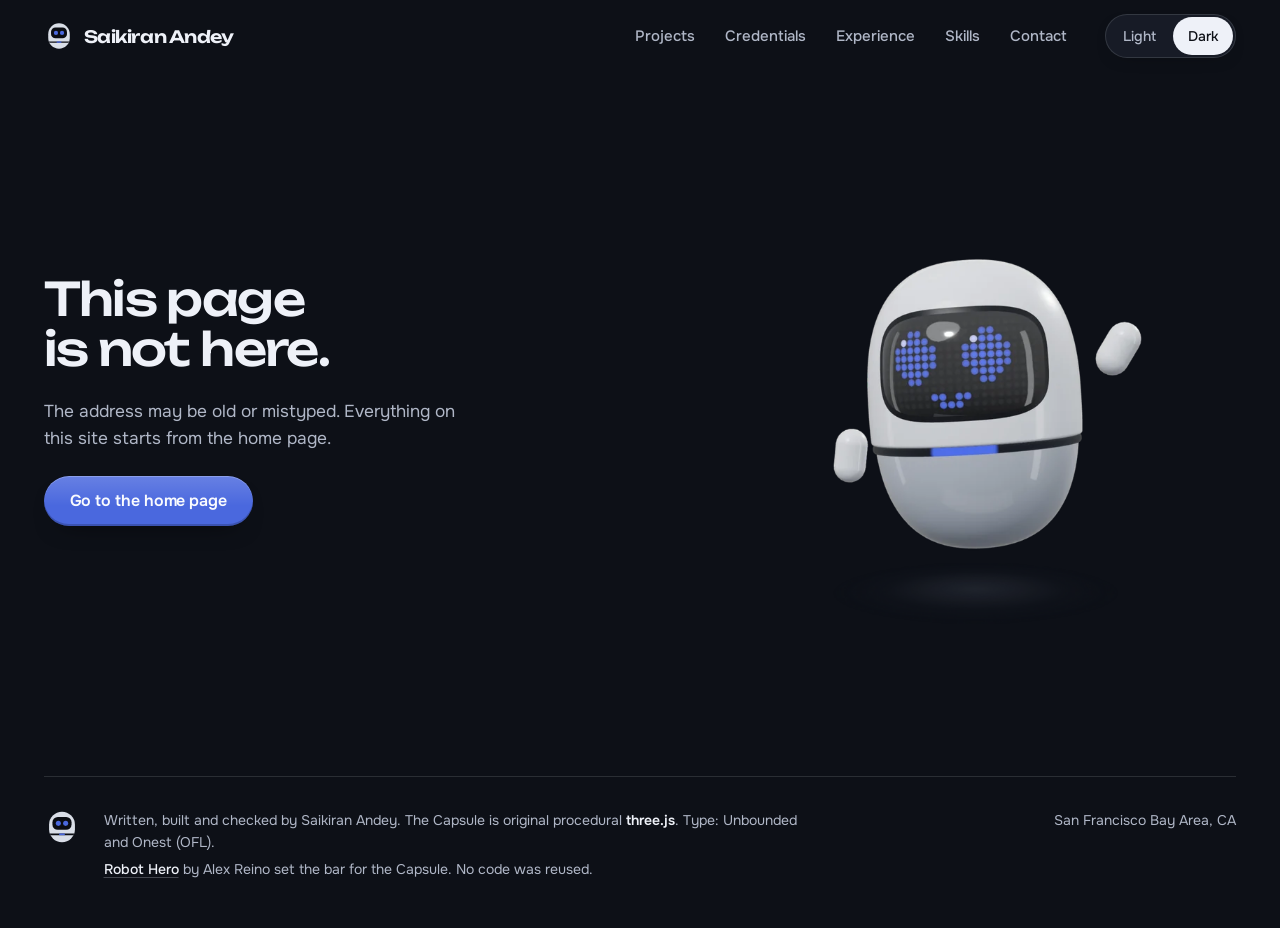
==== commit fcfc5f0f: "Deploy portfolio 80135d0 (2026-10-02)" ====
--- a/404/index.html
+++ b/404/index.html
@@ -1 +1 @@
-<!DOCTYPE html><html lang="en" class="unbounded_cd369f44-module__5a_szG__variable onest_e03890ac-module__gvdy2q__variable doto_bbd94be1-module__pPRh4W__variable"><head><meta charSet="utf-8"/><meta name="viewport" content="width=device-width, initial-scale=1, viewport-fit=cover"/><link rel="stylesheet" href="/_next/static/chunks/30f2sexhwolg7.css" data-precedence="next"/><link rel="stylesheet" href="/_next/static/chunks/24o5rzvwj0q_m.css" data-precedence="next"/><link rel="preload" as="script" fetchPriority="low" href="/_next/static/chunks/310vm2bl3xxpt.js"/><script src="/_next/static/chunks/19mx3mg6lkumu.js" async=""></script><script src="/_next/static/chunks/1rj7ns8rte9vc.js" async=""></script><script src="/_next/static/chunks/3bb0qu0wuhwr1.js" async=""></script><script src="/_next/static/chunks/turbopack-2e-a58cdyjr05.js" async=""></script><script src="/_next/static/chunks/3fntmmi971322.js" async=""></script><script src="/_next/static/chunks/30dl73obvip67.js" async=""></script><meta name="robots" content="noindex"/><meta name="theme-color" content="#E8EDF6" media="(prefers-color-scheme: light)"/><meta name="theme-color" content="#0D1017" media="(prefers-color-scheme: dark)"/><meta name="color-scheme" content="light dark"/><title>Page not found | Saikiran Andey</title><meta name="description" content="I sit with client teams, build the AI agents and data tools they ask for, and check that the numbers hold."/><meta name="robots" content="noindex"/><meta property="og:title" content="Saikiran Andey"/><meta property="og:description" content="I sit with client teams, build the AI agents and data tools they ask for, and check that the numbers hold."/><meta property="og:url" content="https://saikiranandey.com/"/><meta property="og:type" content="website"/><meta name="twitter:card" content="summary"/><meta name="twitter:title" content="Saikiran Andey"/><meta name="twitter:description" content="I sit with client teams, build the AI agents and data tools they ask for, and check that the numbers hold."/><link rel="icon" href="/icon.svg?icon.30g9v0_mwdxfw.svg" sizes="any" type="image/svg+xml"/><meta name="next-size-adjust" content=""/><script>(function(){var d=document.documentElement;d.setAttribute('data-js','');try{var t=localStorage.getItem('theme');if(t==='light'||t==='dark'){d.setAttribute('data-theme',t)}}catch(e){}})();</script><script src="/_next/static/chunks/0cz1d0mv5g_q7.js" noModule=""></script></head><body><div hidden=""><!--$--><!--/$--></div><a class="skip" href="#main">Skip to content</a><header class="topbar"><div class="topbar__inner wrap"><a class="topbar__name" aria-label="Saikiran Andey, home page" href="/"><svg class="capsule-mark" width="30" height="30" viewBox="0 0 32 32" aria-hidden="true" focusable="false"><rect class="capsule-mark__shell" x="4.5" y="2.5" width="23" height="27" rx="11.5"></rect><rect class="capsule-mark__glass" x="7.5" y="7" width="17" height="11.5" rx="4.75"></rect><circle class="capsule-mark__eye" cx="12.75" cy="12.75" r="2.25"></circle><circle class="capsule-mark__eye" cx="19.25" cy="12.75" r="2.25"></circle><path class="capsule-mark__seam" d="M5.2 21.75H26.8L26.3 23.25H5.7Z"></path><rect class="capsule-mark__eye" x="13.5" y="21.75" width="5" height="1.5"></rect></svg><span>Saikiran Andey</span></a><nav class="topbar__nav" aria-label="Sections"><ul class="topbar__links" role="list"><li><a class="topbar__link" href="/#projects">Projects</a></li><li><a class="topbar__link" href="/#credentials">Credentials</a></li><li><a class="topbar__link" href="/#experience">Experience</a></li><li><a class="topbar__link" href="/#skills">Skills</a></li><li><a class="topbar__link" href="/#contact">Contact</a></li></ul></nav><div class="theme-switch needs-js topbar__theme" role="group" aria-label="Colour theme"><button type="button" class="theme-switch__btn" aria-pressed="false">Light</button><button type="button" class="theme-switch__btn" aria-pressed="false">Dark</button></div><details class="menu"><summary class="menu__button">Menu<span class="menu__icon" aria-hidden="true"><span></span><span></span></span></summary><div class="menu__panel shell"><div class="menu__core core"><nav aria-label="Sections"><ul class="menu__list" role="list"><li><a class="menu__link" href="/#projects">Projects</a></li><li><a class="menu__link" href="/#credentials">Credentials</a></li><li><a class="menu__link" href="/#experience">Experience</a></li><li><a class="menu__link" href="/#skills">Skills</a></li><li><a class="menu__link" href="/#contact">Contact</a></li></ul></nav><div class="theme-switch needs-js menu__theme" role="group" aria-label="Colour theme"><button type="button" class="theme-switch__btn" aria-pressed="false">Light</button><button type="button" class="theme-switch__btn" aria-pressed="false">Dark</button></div></div></div></details></div></header><main id="main" tabindex="-1"><div class="lost wrap"><div class="lost__text"><h1 class="lost__title">This page is not here.</h1><p class="lost__body">The address may be old or mistyped. Everything on this site starts from the home page.</p><div class="lost__actions"><a class="btn btn-primary" href="/">Go to the home page</a></div></div><figure class="lost__figure"><img class="lost__poster lost__poster--light" src="/bot/capsule-light-600.webp" srcSet="/bot/capsule-light-600.webp 600w, /bot/capsule-light-1200.webp 1200w" sizes="(max-width: 767px) 260px, 420px" width="600" height="640" alt="" loading="lazy" decoding="async"/><img class="lost__poster lost__poster--dark" src="/bot/capsule-dark-600.webp" srcSet="/bot/capsule-dark-600.webp 600w, /bot/capsule-dark-1200.webp 1200w" sizes="(max-width: 767px) 260px, 420px" width="600" height="640" alt="" loading="lazy" decoding="async"/></figure></div></main><footer class="footer" aria-label="Credits"><div class="wrap"><div class="footer__inner"><svg class="capsule-mark footer__mark" width="36" height="36" viewBox="0 0 32 32" aria-hidden="true" focusable="false"><rect class="capsule-mark__shell" x="4.5" y="2.5" width="23" height="27" rx="11.5"></rect><rect class="capsule-mark__glass" x="7.5" y="7" width="17" height="11.5" rx="4.75"></rect><circle class="capsule-mark__eye" cx="12.75" cy="12.75" r="2.25"></circle><circle class="capsule-mark__eye" cx="19.25" cy="12.75" r="2.25"></circle><path class="capsule-mark__seam" d="M5.2 21.75H26.8L26.3 23.25H5.7Z"></path><rect class="capsule-mark__eye" x="13.5" y="21.75" width="5" height="1.5"></rect></svg><div class="footer__text"><p class="footer__credits"><span>Written, built and checked by Saikiran Andey.</span><span> <!-- -->The Capsule is original procedural <code class="claim-module__yLOVoG__code" data-nc="identifier">three.js</code>. Type: Unbounded and Onest (OFL).</span></p><p class="footer__inspiration"><span><a href="https://21st.dev/@alexperezcedeno/components/robot-hero" rel="noopener">Robot Hero</a> <!-- -->by <!-- -->Alex Reino<!-- --> set the bar for <!-- -->the Capsule<!-- -->.</span> <!-- -->No code was reused.</p></div><p class="footer__place">San Francisco Bay Area, CA</p></div></div></footer><!--$--><!--/$--><script src="/_next/static/chunks/310vm2bl3xxpt.js" id="_R_" async=""></script><script>(self.__next_f=self.__next_f||[]).push([0])</script><script>self.__next_f.push([1,"1:\"$Sreact.fragment\"\n2:I[39756,[\"/_next/static/chunks/3fntmmi971322.js\"],\"default\"]\n3:I[37457,[\"/_next/static/chunks/3fntmmi971322.js\"],\"default\"]\n4:I[22016,[\"/_next/static/chunks/3fntmmi971322.js\",\"/_next/static/chunks/30dl73obvip67.js\"],\"\"]\n5:I[17875,[\"/_next/static/chunks/3fntmmi971322.js\",\"/_next/static/chunks/30dl73obvip67.js\"],\"default\"]\n6:I[55809,[\"/_next/static/chunks/3fntmmi971322.js\",\"/_next/static/chunks/30dl73obvip67.js\"],\"default\"]\n7:I[28907,[\"/_next/static/chunks/3fntmmi971322.js\",\"/_next/static/chunks/30dl73obvip67.js\"],\"default\"]\nf:I[68027,[\"/_next/static/chunks/3fntmmi971322.js\"],\"default\",1]\n:HL[\"/_next/static/chunks/30f2sexhwolg7.css\",\"style\"]\n:HL[\"/_next/static/chunks/24o5rzvwj0q_m.css\",\"style\"]\nd:X\n0:{\"P\":null,\"c\":[\"\",\"_not-found\",\"\"],\"q\":\"\",\"i\":false,\"f\":[[[\"\",{\"children\":[\"/_not-found\",{\"children\":[\"__PAGE__\",{},\"$undefined\",\"$undefined\",4608]},\"$undefined\",\"$undefined\",4608]},\"$undefined\",\"$undefined\",4624],[[\"$\",\"$1\",\"c\",{\"children\":[[[\"$\",\"link\",\"0\",{\"rel\":\"stylesheet\",\"href\":\"/_next/static/chunks/30f2sexhwolg7.css\",\"precedence\":\"next\",\"crossOrigin\":\"$undefined\",\"nonce\":\"$undefined\"}],[\"$\",\"script\",\"script-0\",{\"src\":\"/_next/static/chunks/3fntmmi971322.js\",\"async\":true,\"nonce\":\"$undefined\"}]],[\"$\",\"html\",null,{\"lang\":\"en\",\"className\":\"unbounded_cd369f44-module__5a_szG__variable onest_e03890ac-module__gvdy2q__variable doto_bbd94be1-module__pPRh4W__variable\",\"suppressHydrationWarning\":true,\"children\":[[\"$\",\"head\",null,{\"children\":[\"$\",\"script\",null,{\"dangerouslySetInnerHTML\":{\"__html\":\"(function(){var d=document.documentElement;d.setAttribute('data-js','');try{var t=localStorage.getItem('theme');if(t==='light'||t==='dark'){d.setAttribute('data-theme',t)}}catch(e){}})();\"}}]}],[\"$\",\"body\",null,{\"children\":[\"$\",\"$L2\",null,{\"parallelRouterKey\":\"children\",\"error\":\"$undefined\",\"errorStyles\":\"$undefined\",\"errorScripts\":\"$undefined\",\"template\":[\"$\",\"$L3\",null,{}],\"templateStyles\":\"$undefined\",\"templateScripts\":\"$undefined\",\"notFound\":[[[\"$\",\"a\",null,{\"className\":\"skip\",\"href\":\"#main\",\"children\":\"Skip to content\"}],[\"$\",\"header\",null,{\"className\":\"topbar\",\"children\":[\"$\",\"div\",null,{\"className\":\"topbar__inner wrap\",\"children\":[[\"$\",\"$L4\",null,{\"href\":\"/\",\"prefetch\":false,\"className\":\"topbar__name\",\"aria-label\":\"Saikiran Andey, home page\",\"children\":[[\"$\",\"svg\",null,{\"className\":\"capsule-mark\",\"width\":30,\"height\":30,\"viewBox\":\"0 0 32 32\",\"aria-hidden\":\"true\",\"focusable\":\"false\",\"children\":[[\"$\",\"rect\",null,{\"className\":\"capsule-mark__shell\",\"x\":\"4.5\",\"y\":\"2.5\",\"width\":\"23\",\"height\":\"27\",\"rx\":\"11.5\"}],[\"$\",\"rect\",null,{\"className\":\"capsule-mark__glass\",\"x\":\"7.5\",\"y\":\"7\",\"width\":\"17\",\"height\":\"11.5\",\"rx\":\"4.75\"}],[\"$\",\"circle\",null,{\"className\":\"capsule-mark__eye\",\"cx\":\"12.75\",\"cy\":\"12.75\",\"r\":\"2.25\"}],[\"$\",\"circle\",null,{\"className\":\"capsule-mark__eye\",\"cx\":\"19.25\",\"cy\":\"12.75\",\"r\":\"2.25\"}],[\"$\",\"path\",null,{\"className\":\"capsule-mark__seam\",\"d\":\"M5.2 21.75H26.8L26.3 23.25H5.7Z\"}],[\"$\",\"rect\",null,{\"className\":\"capsule-mark__eye\",\"x\":\"13.5\",\"y\":\"21.75\",\"width\":\"5\",\"height\":\"1.5\"}]]}],[\"$\",\"span\",null,{\"children\":\"Saikiran Andey\"}]]}],[\"$\",\"nav\",null,{\"className\":\"topbar__nav\",\"aria-label\":\"Sections\",\"children\":[\"$\",\"ul\",null,{\"className\":\"topbar__links\",\"role\":\"list\",\"children\":[[\"$\",\"li\",\"projects\",{\"children\":[\"$\",\"$L4\",null,{\"href\":\"/#projects\",\"prefetch\":false,\"className\":\"topbar__link\",\"children\":\"Projects\"}]}],[\"$\",\"li\",\"credentials\",{\"children\":[\"$\",\"$L4\",null,{\"href\":\"/#credentials\",\"prefetch\":false,\"className\":\"topbar__link\",\"children\":\"Credentials\"}]}],[\"$\",\"li\",\"experience\",{\"children\":[\"$\",\"$L4\",null,{\"href\":\"/#experience\",\"prefetch\":false,\"className\":\"topbar__link\",\"children\":\"Experience\"}]}],[\"$\",\"li\",\"skills\",{\"children\":[\"$\",\"$L4\",null,{\"href\":\"/#skills\",\"prefetch\":false,\"className\":\"topbar__link\",\"children\":\"Skills\"}]}],[\"$\",\"li\",\"contact\",{\"children\":[\"$\",\"$L4\",null,{\"href\":\"/#contact\",\"prefetch\":false,\"className\":\"topbar__link\",\"children\":\"Contact\"}]}]]}]}],[\"$\",\"$L5\",null,{\"className\":\"topbar__theme\"}],[\"$\",\"$L6\",null,{\"onHome\":false}]]}]}],[\"$\",\"main\",null,{\"id\":\"main\",\"tabIndex\":-1,\"children\":[\"$\",\"div\",null,{\"className\":\"lost wrap\",\"children\":[[\"$\",\"div\",null,{\"className\":\"lost__text\",\"children\":[[\"$\",\"h1\",null,{\"className\":\"lost__title\",\"children\":\"This page is not here.\"}],[\"$\",\"p\",null,{\"className\":\"lost__body\",\"children\":\"The address may be old or mistyped. Everything on this site starts from the home page.\"}],[\"$\",\"div\",null,{\"className\":\"lost__actions\",\"children\":[[\"$\",\"$L4\",null,{\"href\":\"/\",\"prefetch\":false,\"className\":\"btn btn-primary\",\"children\":\"Go to the home page\"}],[\"$\",\"$L7\",null,{\"places\":[{\"path\":\"/projects\",\"href\":\"/#projects\",\"label\":\"Projects\"},{\"path\":\"/credentials\",\"href\":\"/#credentials\",\"label\":\"Credentials\"},{\"path\":\"/experience\",\"href\":\"/#experience\",\"label\":\"Experience\"},{\"path\":\"/skills\",\"href\":\"/#skills\",\"label\":\"Skills\"},{\"path\":\"/contact\",\"href\":\"/#contact\",\"label\":\"Contact\"},{\"path\":\"/certifications\",\"href\":\"/#credentials\",\"label\":\"Credentials\"},{\"path\":\"/work/tableau-workbook-auditor\",\"href\":\"/work/tableau-workbook-auditor/\",\"label\":\"Tableau Workbook Auditor\"},{\"path\":\"/work/heor-studio\",\"href\":\"/work/heor-studio/\",\"label\":\"HEOR Studio\"},{\"path\":\"/work/eigen-rho\",\"href\":\"/work/eigen-rho/\",\"label\":\"Eigen-Rho\"},{\"path\":\"/work/clipshuttle\",\"href\":\"/work/clipshuttle/\",\"label\":\"ClipShuttle\"},{\"path\":\"/Saikiran_Andey_Resume\",\"href\":\"/Saikiran_Andey_Resume.pdf\",\"label\":\"Résumé\"},{\"path\":\"/resume\",\"href\":\"/Saikiran_Andey_Resume.pdf\",\"label\":\"Résumé\"}]}]]}]]}],[\"$\",\"figure\",null,{\"className\":\"lost__figure\",\"children\":[[\"$\",\"img\",null,{\"className\":\"lost__poster lost__poster--light\",\"src\":\"/bot/capsule-light-600.webp\",\"srcSet\":\"/bot/capsule-light-600.webp 600w, /bot/capsule-light-1200.webp 1200w\",\"sizes\":\"(max-width: 767px) 260px, 420px\",\"width\":600,\"height\":640,\"alt\":\"\",\"loading\":\"lazy\",\"decoding\":\"async\"}],\"$L8\"]}]]}]}],\"$L9\"],[\"$La\"]],\"forbidden\":\"$undefined\",\"unauthorized\":\"$undefined\"}]}]]}]]}],{\"children\":[\"$Lb\",{\"children\":[\"$Lc\",{},null,false,null]},null,false,\"$d\"]},null,false,null],\"$Le\",false]],\"m\":\"$undefined\",\"G\":[\"$f\",[\"$L10\"]],\"S\":true,\"h\":null,\"r\":\"$undefined\",\"s\":\"$undefined\",\"a\":\"$undefined\",\"l\":\"$undefined\",\"p\":\"$undefined\",\"d\":\"$undefined\",\"b\":\"L1n53EC1jAyp5GuL1vDpI\"}\n19:I[97367,[\"/_next/static/chunks/3fntmmi971322.js\"],\"ViewportBoundary\"]\n1b:I[97367,[\"/_next/static/chunks/3fntmmi971322.js\"],\"MetadataBoundary\"]\n1c:\"$Sreact.suspense\"\n8:[\"$\",\"img\",null,{\"className\":\"lost__poster lost__poster--dark\",\"src\":\"/bot/capsule-dark-600.webp\",\"srcSet\":\"/bot/capsule-dark-600.webp 600w, /bot/capsule-dark-1200.webp 1200w\",\"sizes\":\"(max-width: 767px) 260px, 420px\",\"width\":600,\"height\":640,\"alt\":\"\",\"loading\":\"lazy\",\"decoding\":\"async\"}]\n9:[\"$\",\"footer\",null,{\"className\":\"footer\",\"aria-label\":\"Credits\",\"children\":[\"$\",\"div\",null,{\"className\":\"wrap\",\"children\":[\"$\",\"div\",null,{\"className\":\"footer__inner\",\"children\":[[\"$\",\"svg\",null,{\"className\":\"capsule-mark footer__mark\",\"width\":36,\"height\":36,\"viewBox\":\"0 0 32 32\",\"aria-hidden\":\"true\",\"focusable\":\"false\",\"children\":[[\"$\",\"rect\",null,{\"className\":\"capsule-mark__shell\",\"x\":\"4.5\",\"y\":\"2.5\",\"width\":\"23\",\"height\":\"27\",\"rx\":\"11.5\"}],[\"$\",\"rect\",null,{\"className\":\"capsule-mark__glass\",\"x\":\"7.5\",\"y\":\"7\",\"width\":\"17\",\"height\":\"11.5\",\"rx\":\"4.75\"}],[\"$\",\"circle\",null,{\"className\":\"capsule-mark__eye\",\"cx\":\"12.75\",\"cy\":\"12.75\",\"r\":\"2.25\"}],[\"$\",\"circle\",null,{\"className\":\"capsule-mark__eye\",\"cx\":\"19.25\",\"cy\":\"12.75\",\"r\":\"2.25\"}],[\"$\",\"path\",null,{\"className\":\"capsule-mark__seam\",\"d\":\"M5.2 21.75H26.8L26.3 23.25H5.7Z\"}],[\"$\",\"rect\",null,{\"className\":\"capsule-mark__eye\",\"x\":\"13.5\",\"y\":\"21.75\",\"width\":\"5\",\"height\":\"1.5\"}]]}],[\"$\",\"div\",null,{\"className\":\"footer__text\",\"children\":[[\"$\",\"p\",null,{\"className\":\"footer__credits\",\"children\":[[\"$\",\"span\",\"0\",{\"children\":[null,[[\"$\",\"$1\",\"0\",{\"children\":\"Written, built and checked by Saikiran Andey.\"}]]]}],[\"$\",\"span\",\"1\",{\"children\":[\" \",[[\"$\",\"$1\",\"0\",{\"children\":\"The Capsule is original procedural \"}],[\"$\",\"code\",\"1\",{\"className\":\"claim-module__yLOVoG__code\",\"data-nc\":\"identifier\",\"children\":\"three.js\"}],[\"$\",\"$1\",\"2\",{\"children\":\". Type: Unbounded and Onest (OFL).\"}]]]}]]}],[\"$\",\"p\",null,{\"className\":\"footer__inspiration\",\"children\":[[[\"$\",\"span\",\"https://21st.dev/@alexperezcedeno/components/robot-hero\",{\"children\":[null,[\"$\",\"a\",null,{\"href\":\"https://21st.dev/@alexperezcedeno/components/robot-hero\",\"rel\":\"noopener\",\"children\":\"Robot Hero\"}],\" \",\"by \",\"Alex Reino\",\" set the bar for \",\"the Capsule\",\".\"]}]],\" \",\"No code was reused.\"]}]]}],[\"$\",\"p\",null,{\"className\":\"footer__place\",\"children\":\"San Francisco Bay Area, CA\"}]]}]}]}]\na:[\"$\",\"link\",\"0\",{\"rel\":\"stylesheet\",\"href\":\"/_next/static/chunks/24o5rzvwj0q_m.css\",\"precedence\":\"next\",\"crossOrigin\":\"$undefined\",\"nonce\":\"$undefined\"}]\nb:[\"$\",\"$1\",\"c\",{\"children\":[null,[\"$\",\"$L2\",null,{\"parallelRouterKey\":\"children\",\"error\":\"$undefined\",\"errorStyles\":\"$undefined\",\"errorScripts\":\"$undefined\",\"template\":[\"$\",\"$L3\",null,{}],\"templateStyles\":\"$undefined\",\"templateScripts\":\"$undefined\",\"notFound\":\"$undefined\",\"forbidden\":\"$undefined\",\"unauthorized\":\"$undefined\"}]]}]\nc:[\"$\",\"$1\",\"c\",{\"children\":[[[\"$\",\"a\",null,{\"className\":\"skip\",\"href\":\"#main\",\"children\":\"Skip to content\"}],[\"$\",\"header\",null,{\"className\":\"topbar\",\"children\":[\"$\",\"div\",null,{\"className\":\"topbar__inner wrap\",\"children\":[[\"$\",\"$L4\",null,{\"href\":\"/\",\"prefetch\":false,\"className\":\"topbar__name\",\"aria-label\":\"Saikiran Andey, home page\",\"children\":[[\"$\",\"svg\",null,{\"className\":\"capsule-mark\",\"width\":30,\"height\":30,\"viewBox\":\"0 0 32 32\",\"aria-hidden\":\"true\",\"focusable\":\"false\",\"children\":[[\"$\",\"rect\",null,{\"className\":\"capsule-mark__shell\",\"x\":\"4.5\",\"y\":\"2.5\",\"width\":\"23\",\"height\":\"27\",\"rx\":\"11.5\"}],[\"$\",\"rect\",null,{\"className\":\"capsule-mark__glass\",\"x\":\"7.5\",\"y\":\"7\",\"width\":\"17\",\"height\":\"11.5\",\"rx\":\"4.75\"}],[\"$\",\"circle\",null,{\"className\":\"capsule-mark__eye\",\"cx\":\"12.75\",\"cy\":\"12.75\",\"r\":\"2.25\"}],[\"$\",\"circle\",null,{\"className\":\"capsule-mark__eye\",\"cx\":\"19.25\",\"cy\":\"12.75\",\"r\":\"2.25\"}],[\"$\",\"path\",null,{\"className\":\"capsule-mark__seam\",\"d\":\"M5.2 21.75H26.8L26.3 23.25H5.7Z\"}],[\"$\",\"rect\",null,{\"className\":\"capsule-mark__eye\",\"x\":\"13.5\",\"y\":\"21.75\",\"width\":\"5\",\"height\":\"1.5\"}]]}],[\"$\",\"span\",null,{\"children\":\"Saikiran Andey\"}]]}],[\"$\",\"nav\",null,{\"className\":\"topbar__nav\",\"aria-label\":\"Sections\",\"children\":[\"$\",\"ul\",null,{\"className\":\"topbar__links\",\"role\":\"list\",\"children\":[[\"$\",\"li\",\"projects\",{\"children\":[\"$\",\"$L4\",null,{\"href\":\"/#projects\",\"prefetch\":false,\"className\":\"topbar__link\",\"children\":\"Projects\"}]}],[\"$\",\"li\",\"credentials\",{\"children\":[\"$\",\"$L4\",null,{\"href\":\"/#credentials\",\"prefetch\":false,\"className\":\"topbar__link\",\"children\":\"Credentials\"}]}],[\"$\",\"li\",\"experience\",{\"children\":[\"$\",\"$L4\",null,{\"href\":\"/#experience\",\"prefetch\":false,\"className\":\"topbar__link\",\"children\":\"Experience\"}]}],[\"$\",\"li\",\"skills\",{\"children\":[\"$\",\"$L4\",null,{\"href\":\"/#skills\",\"prefetch\":false,\"className\":\"topbar__link\",\"children\":\"Skills\"}]}],[\"$\",\"li\",\"contact\",{\"children\":[\"$\",\"$L4\",null,{\"href\":\"/#contact\",\"prefetch\":false,\"className\":\"topbar__link\",\"children\":\"Contact\"}]}]]}]}],[\"$\",\"$L5\",null,{\"className\":\"topbar__theme\"}],[\"$\",\"$L6\",null,{\"onHome\":false}]]}]}],[\"$\",\"main\",null,{\"id\":\"main\",\"tabIndex\":-1,\"children\":[\"$\",\"div\",null,{\"className\":\"lost wrap\",\"children\":[[\"$\",\"div\",null,{\"className\":\"lost__text\",\"children\":[[\"$\",\"h1\",null,{\"className\":\"lost__title\",\"children\":\"This page is not here.\"}],[\"$\",\"p\",null,{\"className\":\"lost__body\",\"children\":\"The address may be old or mistyped. Everything on this site starts from the home page.\"}],[\"$\",\"div\",null,{\"className\":\"lost__actions\",\"children\":[[\"$\",\"$L4\",null,{\"href\":\"/\",\"prefetch\":false,\"className\":\"btn btn-primary\",\"children\":\"Go to the home page\"}],[\"$\",\"$L7\",null,{\"places\":[{\"path\":\"/projects\",\"href\":\"/#projects\",\"label\":\"Projects\"},{\"path\":\"/credentials\",\"href\":\"/#credentials\",\"label\":\"Credentials\"},{\"path\":\"/experience\",\"href\":\"/#experience\",\"label\":\"Experience\"},{\"path\":\"/skills\",\"href\":\"/#skills\",\"label\":\"Skills\"},{\"path\":\"/contact\",\"href\":\"/#contact\",\"label\":\"Contact\"},{\"path\":\"/certifications\",\"href\":\"/#credentials\",\"label\":\"Credentials\"},{\"path\":\"/work/tableau-workbook-auditor\",\"href\":\"/work/tableau-workbook-auditor/\",\"label\":\"Tableau Workbook Auditor\"},{\"path\":\"/work/heor-studio\",\"href\":\"/work/heor-studio/\",\"label\":\"HEOR Studio\"},{\"path\":\"/work/eigen-rho\",\"href\":\"/work/eigen-rho/\",\"label\":\"Eigen-Rho\"},{\"path\":\"/work/clipshuttle\",\"href\":\"/work/clipshuttle/\",\"label\":\"ClipShuttle\"},{\"path\":\"/Saikiran_Andey_Resume\",\"href\":\"/Saikiran_Andey_Resume.pdf\",\"label\":\"Résumé\"},{\"path\":\"/resume\",\"href\":\"/Saikiran_Andey_Resume.pdf\",\"label\":\"Résumé\"}]}]]}]]}],[\"$\",\"figure\",null,{\"className\":\"lost__figure\",\"children\":[[\"$\",\"img\",null,{\"className\":\"lost__poster lost__poster--light\",\"src\":\"/bot/capsule-light-600.webp\",\"srcSet\":\"/bot/capsule-light-600.webp 600w, /bot/capsule-light-1200.webp 1200w\",\"sizes\":\"(max-width: 767px) 260px, 420px\",\"width\":600,\"height\":640,\"alt\":\"\",\"loading\":\"lazy\",\"decoding\":\"async\"}],[\"$\",\"img\",null,{\"className\":\"lost__poster lost__poster--dark\",\"src\":\"/bot/capsule-dark-600.webp\",\"srcSet\":\"/bot/capsule-dark-600.webp 600w, /bot/capsule-dark-1200.webp 1200w\",\"sizes\":\"(max-width: 767px) 260px, 420px\",\"width\":600,\"height\":640,\"alt\":\"\",\"loading\":\"lazy\",\"decoding\":\"async\"}]]}]]}]}],[\"$\",\"footer\",null,{\"className\":\"footer\",\"aria-label\":\"Credits\",\"children\":[\"$\",\"div\",null,{\"className\":\"wrap\",\"children\":[\"$\",\"div\",null,{\"className\":\"footer__inner\",\"children\":[[\"$\",\"svg\",null,{\"className\":\"capsule-mark footer__mark\",\"width\":36,\"height\":36,\"viewBox\":\"0 0 32 32\",\"aria-hidden\":\"true\",\"focusable\":\"false\",\"children\":[[\"$\",\"rect\",null,{\"className\":\"capsule-mark__shell\",\"x\":\"4.5\",\"y\":\"2.5\",\"width\":\"23\",\"height\":\"27\",\"rx\":\"11.5\"}],[\"$\",\"rect\",null,{\"className\":\"capsule-mark__glass\",\"x\":\"7.5\",\"y\":\"7\",\"width\":\"17\",\"height\":\"11.5\",\"rx\":\"4.75\"}],[\"$\",\"circle\",null,{\"className\":\"capsule-mark__eye\",\"cx\":\"12.75\",\"cy\":\"12.75\",\"r\":\"2.25\"}],\"$L11\",\"$L12\",\"$L13\"]}],\"$L14\",\"$L15\"]}]}]}]],[\"$L16\",\"$L17\"],\"$L18\"]}]\ne:[\"$\",\"$1\",\"h\",{\"children\":[[\"$\",\"meta\",null,{\"name\":\"robots\",\"content\":\"noindex\"}],[\"$\",\"$L19\",null,{\"children\":\"$L1a\"}],[\"$\",\"div\",null,{\"hidden\":true,\"children\":[\"$\",\"$L1b\",null,{\"children\":[\"$\",\"$1c\",null,{\"name\":\"Next.Metadata\",\"children\":\"$L1d\"}]}]}],[\"$\",\"meta\",null,{\"name\":\"next-size-adjust\",\"content\":\"\"}]]}]\n10:[\"$\",\"link\",\"0\",{\"rel\":\"stylesheet\",\"href\":\"/_next/static/chunks/30f2sexhwolg7.css\",\"precedence\":\"next\",\"crossOrigin\":\"$undefined\",\"nonce\":\"$undefined\"}]\n1e:I[97367,[\"/_next/static/chunks/3fntmmi971322.js\"],\"OutletBoundary\"]\nd:C\n11:[\"$\",\"circle\",null,{\"className\":\"capsule-mark__eye\",\"cx\":\"19.25\",\"cy\":\"12.75\",\"r\":\"2.25\"}]\n12:[\"$\",\"path\",null,{\"className\":\"capsule-mark__seam\",\"d\":\"M5.2 21.75H26.8L26.3 23.25H5.7Z\"}]\n13:[\"$\",\"rect\",null,{\"className\":\"capsule-mark__eye\",\"x\":\"13.5\",\"y\":\"21.75\",\"width\":\"5\",\"height\":\"1.5\"}]\n14:[\"$\",\"div\",null,{\"className\":\"footer__text\",\"children\":[[\"$\",\"p\",null,{\"className\":\"footer__credits\",\"children\":[[\"$\",\"span\",\"0\",{\"children\":[null,[[\"$\",\"$1\",\"0\",{\"children\":\"Written, built and checked by Saikiran Andey.\"}]]]}],[\"$\",\"span\",\"1\",{\"children\":[\" \",[[\"$\",\"$1\",\"0\",{\"children\":\"The Capsule is original procedural \"}],[\"$\",\"code\",\"1\",{\"className\":\"claim-module__yLOVoG__code\",\"data-nc\":\"identifier\",\"children\":\"three.js\"}],[\"$\",\"$1\",\"2\",{\"children\":\". Type: Unbounded and Onest (OFL).\"}]]]}]]}],[\"$\",\"p\",null,{\"className\":\"footer__inspiration\",\"children\":[[[\"$\",\"span\",\"https://21st.dev/@alexperezcedeno/components/robot-hero\",{\"children\":[null,[\"$\",\"a\",null,{\"href\":\"https://21st.dev/@alexperezcedeno/components/robot-hero\",\"rel\":\"noopener\",\"children\":\"Robot Hero\"}],\" \",\"by \",\"Alex Reino\",\" set the bar for \",\"the Capsule\",\".\"]}]],\" \",\"No code was reused.\"]}]]}]\n15:[\"$\",\"p\",null,{\"className\":\"footer__place\",\"children\":\"San Francisco Bay Area, CA\"}]\n16:[\"$\",\"link\",\"0\",{\"rel\":\"stylesheet\",\"href\":\"/_next/static/chunks/24o5rzvwj0q_m.css\",\"precedence\":\"next\",\"crossOrigin\":\"$undefined\",\"nonce\":\"$undefined\"}]\n17:[\"$\",\"script\",\"script-0\",{\"src\":\"/_next/static/chunks/30dl73obvip67.js\",\"async\":true,\"nonce\":\"$undefined\"}]\n18:[\"$\",\"$L1e\",null,{\"children\":[\"$\",\"$1c\",null,{\"name\":\"Next.MetadataOutlet\",\"children\":\"$@1f\"}]}]\n1a:[[\"$\",\"meta\",\"0\",{\"charSet\":\"utf-8\"}],[\"$\",\"meta\",\"1\",{\"name\":\"viewport\",\"content\":\"width=device-width, initial-scale=1, viewport-fit=cover\"}],[\"$\",\"meta\",\"2\",{\"name\":\"theme-color\",\"content\":\"#E8EDF6\",\"media\":\"(prefers-color-scheme: light)\"}],[\"$\",\"meta\",\"3\",{\"name\":\"theme-color\",\"content\":\"#0D1017\",\"media\":\"(prefers-color-scheme: dark)\"}],[\"$\",\"meta\",\"4\",{\"name\":\"color-scheme\",\"content\":\"light dark\"}]]\n20:I[27201,[\"/_next/static/chunks/3fntmmi971322.js\"],\"IconMark\"]\n1d:[[\"$\",\"title\",\"0\",{\"children\":\"Page not found | Saikiran Andey\"}],[\"$\",\"meta\",\"1\",{\"name\":\"description\",\"content\":\"I sit with client teams, build the AI agents and data tools they ask for, and check that the numbers hold.\"}],[\"$\",\"meta\",\"2\",{\"name\":\"robots\",\"content\":\"noindex\"}],[\"$\",\"meta\",\"3\",{\"property\":\"og:title\",\"content\":\"Saikiran Andey\"}],[\"$\",\"meta\",\"4\",{\"property\":\"og:description\",\"content\":\"I sit with client teams, build the AI agents and data tools they ask for, and check that the numbers hold.\"}],[\"$\",\"meta\",\"5\",{\"property\":\"og:url\",\"content\":\"https://saikiranandey.com/\"}],[\"$\",\"meta\",\"6\",{\"property\":\"og:type\",\"content\":\"website\"}],[\"$\",\"meta\",\"7\",{\"name\":\"twitter:card\",\"content\":\"summary\"}],[\"$\",\"meta\",\"8\",{\"name\":\"twitter:title\",\"content\":\"Saikiran Andey\"}],[\"$\",\"meta\",\"9\",{\"name\":\"twitter:description\",\"content\":\"I sit with client teams, build the AI agents and data tools they ask for, and check that the numbers hold.\"}],[\"$\",\"link\",\"10\",{\"rel\":\"icon\",\"href\":\"/icon.svg?icon.30g9v0_mwdxfw.svg\",\"sizes\":\"any\",\"type\":\"image/svg+xml\"}],[\"$\",\"$L20\",\"11\",{}]]\n1f:null\n"])</script></body></html>+<!DOCTYPE html><html lang="en" data-theme="dark" class="unbounded_cd369f44-module__5a_szG__variable onest_e03890ac-module__gvdy2q__variable doto_bbd94be1-module__pPRh4W__variable"><head><meta charSet="utf-8"/><meta name="viewport" content="width=device-width, initial-scale=1, viewport-fit=cover"/><link rel="stylesheet" href="/_next/static/chunks/30f2sexhwolg7.css" data-precedence="next"/><link rel="stylesheet" href="/_next/static/chunks/24o5rzvwj0q_m.css" data-precedence="next"/><link rel="preload" as="script" fetchPriority="low" href="/_next/static/chunks/310vm2bl3xxpt.js"/><script src="/_next/static/chunks/19mx3mg6lkumu.js" async=""></script><script src="/_next/static/chunks/1rj7ns8rte9vc.js" async=""></script><script src="/_next/static/chunks/3bb0qu0wuhwr1.js" async=""></script><script src="/_next/static/chunks/turbopack-2e-a58cdyjr05.js" async=""></script><script src="/_next/static/chunks/3fntmmi971322.js" async=""></script><script src="/_next/static/chunks/1xerhk8ithvxz.js" async=""></script><meta name="robots" content="noindex"/><meta name="theme-color" content="#0D1017" media="(prefers-color-scheme: light)"/><meta name="theme-color" content="#0D1017" media="(prefers-color-scheme: dark)"/><meta name="color-scheme" content="light dark"/><title>Page not found | Saikiran Andey</title><meta name="description" content="I sit with client teams, build the AI agents and data tools they ask for, and check that the numbers hold."/><meta name="robots" content="noindex"/><meta property="og:title" content="Saikiran Andey"/><meta property="og:description" content="I sit with client teams, build the AI agents and data tools they ask for, and check that the numbers hold."/><meta property="og:url" content="https://saikiranandey.com/"/><meta property="og:type" content="website"/><meta name="twitter:card" content="summary"/><meta name="twitter:title" content="Saikiran Andey"/><meta name="twitter:description" content="I sit with client teams, build the AI agents and data tools they ask for, and check that the numbers hold."/><link rel="icon" href="/icon.svg?icon.30g9v0_mwdxfw.svg" sizes="any" type="image/svg+xml"/><meta name="next-size-adjust" content=""/><script>(function(){var d=document.documentElement;d.setAttribute('data-js','');try{if(localStorage.getItem('theme')==='light'){d.setAttribute('data-theme','light')}}catch(e){}})();</script><script src="/_next/static/chunks/0cz1d0mv5g_q7.js" noModule=""></script></head><body><div hidden=""><!--$--><!--/$--></div><a class="skip" href="#main">Skip to content</a><header class="topbar"><div class="topbar__inner wrap"><a class="topbar__name" aria-label="Saikiran Andey, home page" href="/"><svg class="capsule-mark" width="30" height="30" viewBox="0 0 32 32" aria-hidden="true" focusable="false"><rect class="capsule-mark__shell" x="4.5" y="2.5" width="23" height="27" rx="11.5"></rect><rect class="capsule-mark__glass" x="7.5" y="7" width="17" height="11.5" rx="4.75"></rect><circle class="capsule-mark__eye" cx="12.75" cy="12.75" r="2.25"></circle><circle class="capsule-mark__eye" cx="19.25" cy="12.75" r="2.25"></circle><path class="capsule-mark__seam" d="M5.2 21.75H26.8L26.3 23.25H5.7Z"></path><rect class="capsule-mark__eye" x="13.5" y="21.75" width="5" height="1.5"></rect></svg><span>Saikiran Andey</span></a><nav class="topbar__nav" aria-label="Sections"><ul class="topbar__links" role="list"><li><a class="topbar__link" href="/#projects">Projects</a></li><li><a class="topbar__link" href="/#credentials">Credentials</a></li><li><a class="topbar__link" href="/#experience">Experience</a></li><li><a class="topbar__link" href="/#skills">Skills</a></li><li><a class="topbar__link" href="/#contact">Contact</a></li></ul></nav><div class="theme-switch needs-js topbar__theme" role="group" aria-label="Colour theme"><button type="button" class="theme-switch__btn" aria-pressed="false">Light</button><button type="button" class="theme-switch__btn" aria-pressed="false">Dark</button></div><details class="menu"><summary class="menu__button">Menu<span class="menu__icon" aria-hidden="true"><span></span><span></span></span></summary><div class="menu__panel shell"><div class="menu__core core"><nav aria-label="Sections"><ul class="menu__list" role="list"><li><a class="menu__link" href="/#projects">Projects</a></li><li><a class="menu__link" href="/#credentials">Credentials</a></li><li><a class="menu__link" href="/#experience">Experience</a></li><li><a class="menu__link" href="/#skills">Skills</a></li><li><a class="menu__link" href="/#contact">Contact</a></li></ul></nav><div class="theme-switch needs-js menu__theme" role="group" aria-label="Colour theme"><button type="button" class="theme-switch__btn" aria-pressed="false">Light</button><button type="button" class="theme-switch__btn" aria-pressed="false">Dark</button></div></div></div></details></div></header><main id="main" tabindex="-1"><div class="lost wrap"><div class="lost__text"><h1 class="lost__title">This page is not here.</h1><p class="lost__body">The address may be old or mistyped. Everything on this site starts from the home page.</p><div class="lost__actions"><a class="btn btn-primary" href="/">Go to the home page</a></div></div><figure class="lost__figure"><img class="lost__poster lost__poster--light" src="/bot/capsule-light-600.webp" srcSet="/bot/capsule-light-600.webp 600w, /bot/capsule-light-1200.webp 1200w" sizes="(max-width: 767px) 260px, 420px" width="600" height="640" alt="" loading="lazy" decoding="async"/><img class="lost__poster lost__poster--dark" src="/bot/capsule-dark-600.webp" srcSet="/bot/capsule-dark-600.webp 600w, /bot/capsule-dark-1200.webp 1200w" sizes="(max-width: 767px) 260px, 420px" width="600" height="640" alt="" loading="lazy" decoding="async"/></figure></div></main><footer class="footer" aria-label="Credits"><div class="wrap"><div class="footer__inner"><svg class="capsule-mark footer__mark" width="36" height="36" viewBox="0 0 32 32" aria-hidden="true" focusable="false"><rect class="capsule-mark__shell" x="4.5" y="2.5" width="23" height="27" rx="11.5"></rect><rect class="capsule-mark__glass" x="7.5" y="7" width="17" height="11.5" rx="4.75"></rect><circle class="capsule-mark__eye" cx="12.75" cy="12.75" r="2.25"></circle><circle class="capsule-mark__eye" cx="19.25" cy="12.75" r="2.25"></circle><path class="capsule-mark__seam" d="M5.2 21.75H26.8L26.3 23.25H5.7Z"></path><rect class="capsule-mark__eye" x="13.5" y="21.75" width="5" height="1.5"></rect></svg><div class="footer__text"><p class="footer__credits"><span>Written, built and checked by Saikiran Andey.</span><span> <!-- -->The Capsule is original procedural <code class="claim-module__yLOVoG__code" data-nc="identifier">three.js</code>. Type: Unbounded and Onest (OFL).</span></p><p class="footer__inspiration"><span><a href="https://21st.dev/@alexperezcedeno/components/robot-hero" rel="noopener">Robot Hero</a> <!-- -->by <!-- -->Alex Reino<!-- --> set the bar for <!-- -->the Capsule<!-- -->.</span> <!-- -->No code was reused.</p></div><p class="footer__place">San Francisco Bay Area, CA</p></div></div></footer><!--$--><!--/$--><script src="/_next/static/chunks/310vm2bl3xxpt.js" id="_R_" async=""></script><script>(self.__next_f=self.__next_f||[]).push([0])</script><script>self.__next_f.push([1,"1:\"$Sreact.fragment\"\n2:I[39756,[\"/_next/static/chunks/3fntmmi971322.js\"],\"default\"]\n3:I[37457,[\"/_next/static/chunks/3fntmmi971322.js\"],\"default\"]\n4:I[22016,[\"/_next/static/chunks/3fntmmi971322.js\",\"/_next/static/chunks/1xerhk8ithvxz.js\"],\"\"]\n5:I[17875,[\"/_next/static/chunks/3fntmmi971322.js\",\"/_next/static/chunks/1xerhk8ithvxz.js\"],\"default\"]\n6:I[55809,[\"/_next/static/chunks/3fntmmi971322.js\",\"/_next/static/chunks/1xerhk8ithvxz.js\"],\"default\"]\n7:I[28907,[\"/_next/static/chunks/3fntmmi971322.js\",\"/_next/static/chunks/1xerhk8ithvxz.js\"],\"default\"]\nf:I[68027,[\"/_next/static/chunks/3fntmmi971322.js\"],\"default\",1]\n:HL[\"/_next/static/chunks/30f2sexhwolg7.css\",\"style\"]\n:HL[\"/_next/static/chunks/24o5rzvwj0q_m.css\",\"style\"]\nd:X\n0:{\"P\":null,\"c\":[\"\",\"_not-found\",\"\"],\"q\":\"\",\"i\":false,\"f\":[[[\"\",{\"children\":[\"/_not-found\",{\"children\":[\"__PAGE__\",{},\"$undefined\",\"$undefined\",4608]},\"$undefined\",\"$undefined\",4608]},\"$undefined\",\"$undefined\",4624],[[\"$\",\"$1\",\"c\",{\"children\":[[[\"$\",\"link\",\"0\",{\"rel\":\"stylesheet\",\"href\":\"/_next/static/chunks/30f2sexhwolg7.css\",\"precedence\":\"next\",\"crossOrigin\":\"$undefined\",\"nonce\":\"$undefined\"}],[\"$\",\"script\",\"script-0\",{\"src\":\"/_next/static/chunks/3fntmmi971322.js\",\"async\":true,\"nonce\":\"$undefined\"}]],[\"$\",\"html\",null,{\"lang\":\"en\",\"data-theme\":\"dark\",\"className\":\"unbounded_cd369f44-module__5a_szG__variable onest_e03890ac-module__gvdy2q__variable doto_bbd94be1-module__pPRh4W__variable\",\"suppressHydrationWarning\":true,\"children\":[[\"$\",\"head\",null,{\"children\":[\"$\",\"script\",null,{\"dangerouslySetInnerHTML\":{\"__html\":\"(function(){var d=document.documentElement;d.setAttribute('data-js','');try{if(localStorage.getItem('theme')==='light'){d.setAttribute('data-theme','light')}}catch(e){}})();\"}}]}],[\"$\",\"body\",null,{\"children\":[\"$\",\"$L2\",null,{\"parallelRouterKey\":\"children\",\"error\":\"$undefined\",\"errorStyles\":\"$undefined\",\"errorScripts\":\"$undefined\",\"template\":[\"$\",\"$L3\",null,{}],\"templateStyles\":\"$undefined\",\"templateScripts\":\"$undefined\",\"notFound\":[[[\"$\",\"a\",null,{\"className\":\"skip\",\"href\":\"#main\",\"children\":\"Skip to content\"}],[\"$\",\"header\",null,{\"className\":\"topbar\",\"children\":[\"$\",\"div\",null,{\"className\":\"topbar__inner wrap\",\"children\":[[\"$\",\"$L4\",null,{\"href\":\"/\",\"prefetch\":false,\"className\":\"topbar__name\",\"aria-label\":\"Saikiran Andey, home page\",\"children\":[[\"$\",\"svg\",null,{\"className\":\"capsule-mark\",\"width\":30,\"height\":30,\"viewBox\":\"0 0 32 32\",\"aria-hidden\":\"true\",\"focusable\":\"false\",\"children\":[[\"$\",\"rect\",null,{\"className\":\"capsule-mark__shell\",\"x\":\"4.5\",\"y\":\"2.5\",\"width\":\"23\",\"height\":\"27\",\"rx\":\"11.5\"}],[\"$\",\"rect\",null,{\"className\":\"capsule-mark__glass\",\"x\":\"7.5\",\"y\":\"7\",\"width\":\"17\",\"height\":\"11.5\",\"rx\":\"4.75\"}],[\"$\",\"circle\",null,{\"className\":\"capsule-mark__eye\",\"cx\":\"12.75\",\"cy\":\"12.75\",\"r\":\"2.25\"}],[\"$\",\"circle\",null,{\"className\":\"capsule-mark__eye\",\"cx\":\"19.25\",\"cy\":\"12.75\",\"r\":\"2.25\"}],[\"$\",\"path\",null,{\"className\":\"capsule-mark__seam\",\"d\":\"M5.2 21.75H26.8L26.3 23.25H5.7Z\"}],[\"$\",\"rect\",null,{\"className\":\"capsule-mark__eye\",\"x\":\"13.5\",\"y\":\"21.75\",\"width\":\"5\",\"height\":\"1.5\"}]]}],[\"$\",\"span\",null,{\"children\":\"Saikiran Andey\"}]]}],[\"$\",\"nav\",null,{\"className\":\"topbar__nav\",\"aria-label\":\"Sections\",\"children\":[\"$\",\"ul\",null,{\"className\":\"topbar__links\",\"role\":\"list\",\"children\":[[\"$\",\"li\",\"projects\",{\"children\":[\"$\",\"$L4\",null,{\"href\":\"/#projects\",\"prefetch\":false,\"className\":\"topbar__link\",\"children\":\"Projects\"}]}],[\"$\",\"li\",\"credentials\",{\"children\":[\"$\",\"$L4\",null,{\"href\":\"/#credentials\",\"prefetch\":false,\"className\":\"topbar__link\",\"children\":\"Credentials\"}]}],[\"$\",\"li\",\"experience\",{\"children\":[\"$\",\"$L4\",null,{\"href\":\"/#experience\",\"prefetch\":false,\"className\":\"topbar__link\",\"children\":\"Experience\"}]}],[\"$\",\"li\",\"skills\",{\"children\":[\"$\",\"$L4\",null,{\"href\":\"/#skills\",\"prefetch\":false,\"className\":\"topbar__link\",\"children\":\"Skills\"}]}],[\"$\",\"li\",\"contact\",{\"children\":[\"$\",\"$L4\",null,{\"href\":\"/#contact\",\"prefetch\":false,\"className\":\"topbar__link\",\"children\":\"Contact\"}]}]]}]}],[\"$\",\"$L5\",null,{\"className\":\"topbar__theme\"}],[\"$\",\"$L6\",null,{\"onHome\":false}]]}]}],[\"$\",\"main\",null,{\"id\":\"main\",\"tabIndex\":-1,\"children\":[\"$\",\"div\",null,{\"className\":\"lost wrap\",\"children\":[[\"$\",\"div\",null,{\"className\":\"lost__text\",\"children\":[[\"$\",\"h1\",null,{\"className\":\"lost__title\",\"children\":\"This page is not here.\"}],[\"$\",\"p\",null,{\"className\":\"lost__body\",\"children\":\"The address may be old or mistyped. Everything on this site starts from the home page.\"}],[\"$\",\"div\",null,{\"className\":\"lost__actions\",\"children\":[[\"$\",\"$L4\",null,{\"href\":\"/\",\"prefetch\":false,\"className\":\"btn btn-primary\",\"children\":\"Go to the home page\"}],[\"$\",\"$L7\",null,{\"places\":[{\"path\":\"/projects\",\"href\":\"/#projects\",\"label\":\"Projects\"},{\"path\":\"/credentials\",\"href\":\"/#credentials\",\"label\":\"Credentials\"},{\"path\":\"/experience\",\"href\":\"/#experience\",\"label\":\"Experience\"},{\"path\":\"/skills\",\"href\":\"/#skills\",\"label\":\"Skills\"},{\"path\":\"/contact\",\"href\":\"/#contact\",\"label\":\"Contact\"},{\"path\":\"/certifications\",\"href\":\"/#credentials\",\"label\":\"Credentials\"},{\"path\":\"/work/tableau-workbook-auditor\",\"href\":\"/work/tableau-workbook-auditor/\",\"label\":\"Tableau Workbook Auditor\"},{\"path\":\"/work/heor-studio\",\"href\":\"/work/heor-studio/\",\"label\":\"HEOR Studio\"},{\"path\":\"/work/eigen-rho\",\"href\":\"/work/eigen-rho/\",\"label\":\"Eigen-Rho\"},{\"path\":\"/work/clipshuttle\",\"href\":\"/work/clipshuttle/\",\"label\":\"ClipShuttle\"},{\"path\":\"/Saikiran_Andey_Resume\",\"href\":\"/Saikiran_Andey_Resume.pdf\",\"label\":\"Résumé\"},{\"path\":\"/resume\",\"href\":\"/Saikiran_Andey_Resume.pdf\",\"label\":\"Résumé\"}]}]]}]]}],[\"$\",\"figure\",null,{\"className\":\"lost__figure\",\"children\":[[\"$\",\"img\",null,{\"className\":\"lost__poster lost__poster--light\",\"src\":\"/bot/capsule-light-600.webp\",\"srcSet\":\"/bot/capsule-light-600.webp 600w, /bot/capsule-light-1200.webp 1200w\",\"sizes\":\"(max-width: 767px) 260px, 420px\",\"width\":600,\"height\":640,\"alt\":\"\",\"loading\":\"lazy\",\"decoding\":\"async\"}],\"$L8\"]}]]}]}],\"$L9\"],[\"$La\"]],\"forbidden\":\"$undefined\",\"unauthorized\":\"$undefined\"}]}]]}]]}],{\"children\":[\"$Lb\",{\"children\":[\"$Lc\",{},null,false,null]},null,false,\"$d\"]},null,false,null],\"$Le\",false]],\"m\":\"$undefined\",\"G\":[\"$f\",[\"$L10\"]],\"S\":true,\"h\":null,\"r\":\"$undefined\",\"s\":\"$undefined\",\"a\":\"$undefined\",\"l\":\"$undefined\",\"p\":\"$undefined\",\"d\":\"$undefined\",\"b\":\"W-KYcAgOHceBJ-Kzqee4s\"}\n19:I[97367,[\"/_next/static/chunks/3fntmmi971322.js\"],\"ViewportBoundary\"]\n1b:I[97367,[\"/_next/static/chunks/3fntmmi971322.js\"],\"MetadataBoundary\"]\n1c:\"$Sreact.suspense\"\n8:[\"$\",\"img\",null,{\"className\":\"lost__poster lost__poster--dark\",\"src\":\"/bot/capsule-dark-600.webp\",\"srcSet\":\"/bot/capsule-dark-600.webp 600w, /bot/capsule-dark-1200.webp 1200w\",\"sizes\":\"(max-width: 767px) 260px, 420px\",\"width\":600,\"height\":640,\"alt\":\"\",\"loading\":\"lazy\",\"decoding\":\"async\"}]\n9:[\"$\",\"footer\",null,{\"className\":\"footer\",\"aria-label\":\"Credits\",\"children\":[\"$\",\"div\",null,{\"className\":\"wrap\",\"children\":[\"$\",\"div\",null,{\"className\":\"footer__inner\",\"children\":[[\"$\",\"svg\",null,{\"className\":\"capsule-mark footer__mark\",\"width\":36,\"height\":36,\"viewBox\":\"0 0 32 32\",\"aria-hidden\":\"true\",\"focusable\":\"false\",\"children\":[[\"$\",\"rect\",null,{\"className\":\"capsule-mark__shell\",\"x\":\"4.5\",\"y\":\"2.5\",\"width\":\"23\",\"height\":\"27\",\"rx\":\"11.5\"}],[\"$\",\"rect\",null,{\"className\":\"capsule-mark__glass\",\"x\":\"7.5\",\"y\":\"7\",\"width\":\"17\",\"height\":\"11.5\",\"rx\":\"4.75\"}],[\"$\",\"circle\",null,{\"className\":\"capsule-mark__eye\",\"cx\":\"12.75\",\"cy\":\"12.75\",\"r\":\"2.25\"}],[\"$\",\"circle\",null,{\"className\":\"capsule-mark__eye\",\"cx\":\"19.25\",\"cy\":\"12.75\",\"r\":\"2.25\"}],[\"$\",\"path\",null,{\"className\":\"capsule-mark__seam\",\"d\":\"M5.2 21.75H26.8L26.3 23.25H5.7Z\"}],[\"$\",\"rect\",null,{\"className\":\"capsule-mark__eye\",\"x\":\"13.5\",\"y\":\"21.75\",\"width\":\"5\",\"height\":\"1.5\"}]]}],[\"$\",\"div\",null,{\"className\":\"footer__text\",\"children\":[[\"$\",\"p\",null,{\"className\":\"footer__credits\",\"children\":[[\"$\",\"span\",\"0\",{\"children\":[null,[[\"$\",\"$1\",\"0\",{\"children\":\"Written, built and checked by Saikiran Andey.\"}]]]}],[\"$\",\"span\",\"1\",{\"children\":[\" \",[[\"$\",\"$1\",\"0\",{\"children\":\"The Capsule is original procedural \"}],[\"$\",\"code\",\"1\",{\"className\":\"claim-module__yLOVoG__code\",\"data-nc\":\"identifier\",\"children\":\"three.js\"}],[\"$\",\"$1\",\"2\",{\"children\":\". Type: Unbounded and Onest (OFL).\"}]]]}]]}],[\"$\",\"p\",null,{\"className\":\"footer__inspiration\",\"children\":[[[\"$\",\"span\",\"https://21st.dev/@alexperezcedeno/components/robot-hero\",{\"children\":[null,[\"$\",\"a\",null,{\"href\":\"https://21st.dev/@alexperezcedeno/components/robot-hero\",\"rel\":\"noopener\",\"children\":\"Robot Hero\"}],\" \",\"by \",\"Alex Reino\",\" set the bar for \",\"the Capsule\",\".\"]}]],\" \",\"No code was reused.\"]}]]}],[\"$\",\"p\",null,{\"className\":\"footer__place\",\"children\":\"San Francisco Bay Area, CA\"}]]}]}]}]\na:[\"$\",\"link\",\"0\",{\"rel\":\"stylesheet\",\"href\":\"/_next/static/chunks/24o5rzvwj0q_m.css\",\"precedence\":\"next\",\"crossOrigin\":\"$undefined\",\"nonce\":\"$undefined\"}]\nb:[\"$\",\"$1\",\"c\",{\"children\":[null,[\"$\",\"$L2\",null,{\"parallelRouterKey\":\"children\",\"error\":\"$undefined\",\"errorStyles\":\"$undefined\",\"errorScripts\":\"$undefined\",\"template\":[\"$\",\"$L3\",null,{}],\"templateStyles\":\"$undefined\",\"templateScripts\":\"$undefined\",\"notFound\":\"$undefined\",\"forbidden\":\"$undefined\",\"unauthorized\":\"$undefined\"}]]}]\nc:[\"$\",\"$1\",\"c\",{\"children\":[[[\"$\",\"a\",null,{\"className\":\"skip\",\"href\":\"#main\",\"children\":\"Skip to content\"}],[\"$\",\"header\",null,{\"className\":\"topbar\",\"children\":[\"$\",\"div\",null,{\"className\":\"topbar__inner wrap\",\"children\":[[\"$\",\"$L4\",null,{\"href\":\"/\",\"prefetch\":false,\"className\":\"topbar__name\",\"aria-label\":\"Saikiran Andey, home page\",\"children\":[[\"$\",\"svg\",null,{\"className\":\"capsule-mark\",\"width\":30,\"height\":30,\"viewBox\":\"0 0 32 32\",\"aria-hidden\":\"true\",\"focusable\":\"false\",\"children\":[[\"$\",\"rect\",null,{\"className\":\"capsule-mark__shell\",\"x\":\"4.5\",\"y\":\"2.5\",\"width\":\"23\",\"height\":\"27\",\"rx\":\"11.5\"}],[\"$\",\"rect\",null,{\"className\":\"capsule-mark__glass\",\"x\":\"7.5\",\"y\":\"7\",\"width\":\"17\",\"height\":\"11.5\",\"rx\":\"4.75\"}],[\"$\",\"circle\",null,{\"className\":\"capsule-mark__eye\",\"cx\":\"12.75\",\"cy\":\"12.75\",\"r\":\"2.25\"}],[\"$\",\"circle\",null,{\"className\":\"capsule-mark__eye\",\"cx\":\"19.25\",\"cy\":\"12.75\",\"r\":\"2.25\"}],[\"$\",\"path\",null,{\"className\":\"capsule-mark__seam\",\"d\":\"M5.2 21.75H26.8L26.3 23.25H5.7Z\"}],[\"$\",\"rect\",null,{\"className\":\"capsule-mark__eye\",\"x\":\"13.5\",\"y\":\"21.75\",\"width\":\"5\",\"height\":\"1.5\"}]]}],[\"$\",\"span\",null,{\"children\":\"Saikiran Andey\"}]]}],[\"$\",\"nav\",null,{\"className\":\"topbar__nav\",\"aria-label\":\"Sections\",\"children\":[\"$\",\"ul\",null,{\"className\":\"topbar__links\",\"role\":\"list\",\"children\":[[\"$\",\"li\",\"projects\",{\"children\":[\"$\",\"$L4\",null,{\"href\":\"/#projects\",\"prefetch\":false,\"className\":\"topbar__link\",\"children\":\"Projects\"}]}],[\"$\",\"li\",\"credentials\",{\"children\":[\"$\",\"$L4\",null,{\"href\":\"/#credentials\",\"prefetch\":false,\"className\":\"topbar__link\",\"children\":\"Credentials\"}]}],[\"$\",\"li\",\"experience\",{\"children\":[\"$\",\"$L4\",null,{\"href\":\"/#experience\",\"prefetch\":false,\"className\":\"topbar__link\",\"children\":\"Experience\"}]}],[\"$\",\"li\",\"skills\",{\"children\":[\"$\",\"$L4\",null,{\"href\":\"/#skills\",\"prefetch\":false,\"className\":\"topbar__link\",\"children\":\"Skills\"}]}],[\"$\",\"li\",\"contact\",{\"children\":[\"$\",\"$L4\",null,{\"href\":\"/#contact\",\"prefetch\":false,\"className\":\"topbar__link\",\"children\":\"Contact\"}]}]]}]}],[\"$\",\"$L5\",null,{\"className\":\"topbar__theme\"}],[\"$\",\"$L6\",null,{\"onHome\":false}]]}]}],[\"$\",\"main\",null,{\"id\":\"main\",\"tabIndex\":-1,\"children\":[\"$\",\"div\",null,{\"className\":\"lost wrap\",\"children\":[[\"$\",\"div\",null,{\"className\":\"lost__text\",\"children\":[[\"$\",\"h1\",null,{\"className\":\"lost__title\",\"children\":\"This page is not here.\"}],[\"$\",\"p\",null,{\"className\":\"lost__body\",\"children\":\"The address may be old or mistyped. Everything on this site starts from the home page.\"}],[\"$\",\"div\",null,{\"className\":\"lost__actions\",\"children\":[[\"$\",\"$L4\",null,{\"href\":\"/\",\"prefetch\":false,\"className\":\"btn btn-primary\",\"children\":\"Go to the home page\"}],[\"$\",\"$L7\",null,{\"places\":[{\"path\":\"/projects\",\"href\":\"/#projects\",\"label\":\"Projects\"},{\"path\":\"/credentials\",\"href\":\"/#credentials\",\"label\":\"Credentials\"},{\"path\":\"/experience\",\"href\":\"/#experience\",\"label\":\"Experience\"},{\"path\":\"/skills\",\"href\":\"/#skills\",\"label\":\"Skills\"},{\"path\":\"/contact\",\"href\":\"/#contact\",\"label\":\"Contact\"},{\"path\":\"/certifications\",\"href\":\"/#credentials\",\"label\":\"Credentials\"},{\"path\":\"/work/tableau-workbook-auditor\",\"href\":\"/work/tableau-workbook-auditor/\",\"label\":\"Tableau Workbook Auditor\"},{\"path\":\"/work/heor-studio\",\"href\":\"/work/heor-studio/\",\"label\":\"HEOR Studio\"},{\"path\":\"/work/eigen-rho\",\"href\":\"/work/eigen-rho/\",\"label\":\"Eigen-Rho\"},{\"path\":\"/work/clipshuttle\",\"href\":\"/work/clipshuttle/\",\"label\":\"ClipShuttle\"},{\"path\":\"/Saikiran_Andey_Resume\",\"href\":\"/Saikiran_Andey_Resume.pdf\",\"label\":\"Résumé\"},{\"path\":\"/resume\",\"href\":\"/Saikiran_Andey_Resume.pdf\",\"label\":\"Résumé\"}]}]]}]]}],[\"$\",\"figure\",null,{\"className\":\"lost__figure\",\"children\":[[\"$\",\"img\",null,{\"className\":\"lost__poster lost__poster--light\",\"src\":\"/bot/capsule-light-600.webp\",\"srcSet\":\"/bot/capsule-light-600.webp 600w, /bot/capsule-light-1200.webp 1200w\",\"sizes\":\"(max-width: 767px) 260px, 420px\",\"width\":600,\"height\":640,\"alt\":\"\",\"loading\":\"lazy\",\"decoding\":\"async\"}],[\"$\",\"img\",null,{\"className\":\"lost__poster lost__poster--dark\",\"src\":\"/bot/capsule-dark-600.webp\",\"srcSet\":\"/bot/capsule-dark-600.webp 600w, /bot/capsule-dark-1200.webp 1200w\",\"sizes\":\"(max-width: 767px) 260px, 420px\",\"width\":600,\"height\":640,\"alt\":\"\",\"loading\":\"lazy\",\"decoding\":\"async\"}]]}]]}]}],[\"$\",\"footer\",null,{\"className\":\"footer\",\"aria-label\":\"Credits\",\"children\":[\"$\",\"div\",null,{\"className\":\"wrap\",\"children\":[\"$\",\"div\",null,{\"className\":\"footer__inner\",\"children\":[[\"$\",\"svg\",null,{\"className\":\"capsule-mark footer__mark\",\"width\":36,\"height\":36,\"viewBox\":\"0 0 32 32\",\"aria-hidden\":\"true\",\"focusable\":\"false\",\"children\":[[\"$\",\"rect\",null,{\"className\":\"capsule-mark__shell\",\"x\":\"4.5\",\"y\":\"2.5\",\"width\":\"23\",\"height\":\"27\",\"rx\":\"11.5\"}],[\"$\",\"rect\",null,{\"className\":\"capsule-mark__glass\",\"x\":\"7.5\",\"y\":\"7\",\"width\":\"17\",\"height\":\"11.5\",\"rx\":\"4.75\"}],[\"$\",\"circle\",null,{\"className\":\"capsule-mark__eye\",\"cx\":\"12.75\",\"cy\":\"12.75\",\"r\":\"2.25\"}],\"$L11\",\"$L12\",\"$L13\"]}],\"$L14\",\"$L15\"]}]}]}]],[\"$L16\",\"$L17\"],\"$L18\"]}]\ne:[\"$\",\"$1\",\"h\",{\"children\":[[\"$\",\"meta\",null,{\"name\":\"robots\",\"content\":\"noindex\"}],[\"$\",\"$L19\",null,{\"children\":\"$L1a\"}],[\"$\",\"div\",null,{\"hidden\":true,\"children\":[\"$\",\"$L1b\",null,{\"children\":[\"$\",\"$1c\",null,{\"name\":\"Next.Metadata\",\"children\":\"$L1d\"}]}]}],[\"$\",\"meta\",null,{\"name\":\"next-size-adjust\",\"content\":\"\"}]]}]\n10:[\"$\",\"link\",\"0\",{\"rel\":\"stylesheet\",\"href\":\"/_next/static/chunks/30f2sexhwolg7.css\",\"precedence\":\"next\",\"crossOrigin\":\"$undefined\",\"nonce\":\"$undefined\"}]\n1e:I[97367,[\"/_next/static/chunks/3fntmmi971322.js\"],\"OutletBoundary\"]\nd:C\n11:[\"$\",\"circle\",null,{\"className\":\"capsule-mark__eye\",\"cx\":\"19.25\",\"cy\":\"12.75\",\"r\":\"2.25\"}]\n12:[\"$\",\"path\",null,{\"className\":\"capsule-mark__seam\",\"d\":\"M5.2 21.75H26.8L26.3 23.25H5.7Z\"}]\n13:[\"$\",\"rect\",null,{\"className\":\"capsule-mark__eye\",\"x\":\"13.5\",\"y\":\"21.75\",\"width\":\"5\",\"height\":\"1.5\"}]\n14:[\"$\",\"div\",null,{\"className\":\"footer__text\",\"children\":[[\"$\",\"p\",null,{\"className\":\"footer__credits\",\"children\":[[\"$\",\"span\",\"0\",{\"children\":[null,[[\"$\",\"$1\",\"0\",{\"children\":\"Written, built and checked by Saikiran Andey.\"}]]]}],[\"$\",\"span\",\"1\",{\"children\":[\" \",[[\"$\",\"$1\",\"0\",{\"children\":\"The Capsule is original procedural \"}],[\"$\",\"code\",\"1\",{\"className\":\"claim-module__yLOVoG__code\",\"data-nc\":\"identifier\",\"children\":\"three.js\"}],[\"$\",\"$1\",\"2\",{\"children\":\". Type: Unbounded and Onest (OFL).\"}]]]}]]}],[\"$\",\"p\",null,{\"className\":\"footer__inspiration\",\"children\":[[[\"$\",\"span\",\"https://21st.dev/@alexperezcedeno/components/robot-hero\",{\"children\":[null,[\"$\",\"a\",null,{\"href\":\"https://21st.dev/@alexperezcedeno/components/robot-hero\",\"rel\":\"noopener\",\"children\":\"Robot Hero\"}],\" \",\"by \",\"Alex Reino\",\" set the bar for \",\"the Capsule\",\".\"]}]],\" \",\"No code was reused.\"]}]]}]\n15:[\"$\",\"p\",null,{\"className\":\"footer__place\",\"children\":\"San Francisco Bay Area, CA\"}]\n16:[\"$\",\"link\",\"0\",{\"rel\":\"stylesheet\",\"href\":\"/_next/static/chunks/24o5rzvwj0q_m.css\",\"precedence\":\"next\",\"crossOrigin\":\"$undefined\",\"nonce\":\"$undefined\"}]\n17:[\"$\",\"script\",\"script-0\",{\"src\":\"/_next/static/chunks/1xerhk8ithvxz.js\",\"async\":true,\"nonce\":\"$undefined\"}]\n18:[\"$\",\"$L1e\",null,{\"children\":[\"$\",\"$1c\",null,{\"name\":\"Next.MetadataOutlet\",\"children\":\"$@1f\"}]}]\n1a:[[\"$\",\"meta\",\"0\",{\"charSet\":\"utf-8\"}],[\"$\",\"meta\",\"1\",{\"name\":\"viewport\",\"content\":\"width=device-width, initial-scale=1, viewport-fit=cover\"}],[\"$\",\"meta\",\"2\",{\"name\":\"theme-color\",\"content\":\"#0D1017\",\"media\":\"(prefers-color-scheme: light)\"}],[\"$\",\"meta\",\"3\",{\"name\":\"theme-color\",\"content\":\"#0D1017\",\"media\":\"(prefers-color-scheme: dark)\"}],[\"$\",\"meta\",\"4\",{\"name\":\"color-scheme\",\"content\":\"light dark\"}]]\n20:I[27201,[\"/_next/static/chunks/3fntmmi971322.js\"],\"IconMark\"]\n1d:[[\"$\",\"title\",\"0\",{\"children\":\"Page not found | Saikiran Andey\"}],[\"$\",\"meta\",\"1\",{\"name\":\"description\",\"content\":\"I sit with client teams, build the AI agents and data tools they ask for, and check that the numbers hold.\"}],[\"$\",\"meta\",\"2\",{\"name\":\"robots\",\"content\":\"noindex\"}],[\"$\",\"meta\",\"3\",{\"property\":\"og:title\",\"content\":\"Saikiran Andey\"}],[\"$\",\"meta\",\"4\",{\"property\":\"og:description\",\"content\":\"I sit with client teams, build the AI agents and data tools they ask for, and check that the numbers hold.\"}],[\"$\",\"meta\",\"5\",{\"property\":\"og:url\",\"content\":\"https://saikiranandey.com/\"}],[\"$\",\"meta\",\"6\",{\"property\":\"og:type\",\"content\":\"website\"}],[\"$\",\"meta\",\"7\",{\"name\":\"twitter:card\",\"content\":\"summary\"}],[\"$\",\"meta\",\"8\",{\"name\":\"twitter:title\",\"content\":\"Saikiran Andey\"}],[\"$\",\"meta\",\"9\",{\"name\":\"twitter:description\",\"content\":\"I sit with client teams, build the AI agents and data tools they ask for, and check that the numbers hold.\"}],[\"$\",\"link\",\"10\",{\"rel\":\"icon\",\"href\":\"/icon.svg?icon.30g9v0_mwdxfw.svg\",\"sizes\":\"any\",\"type\":\"image/svg+xml\"}],[\"$\",\"$L20\",\"11\",{}]]\n1f:null\n"])</script></body></html>
